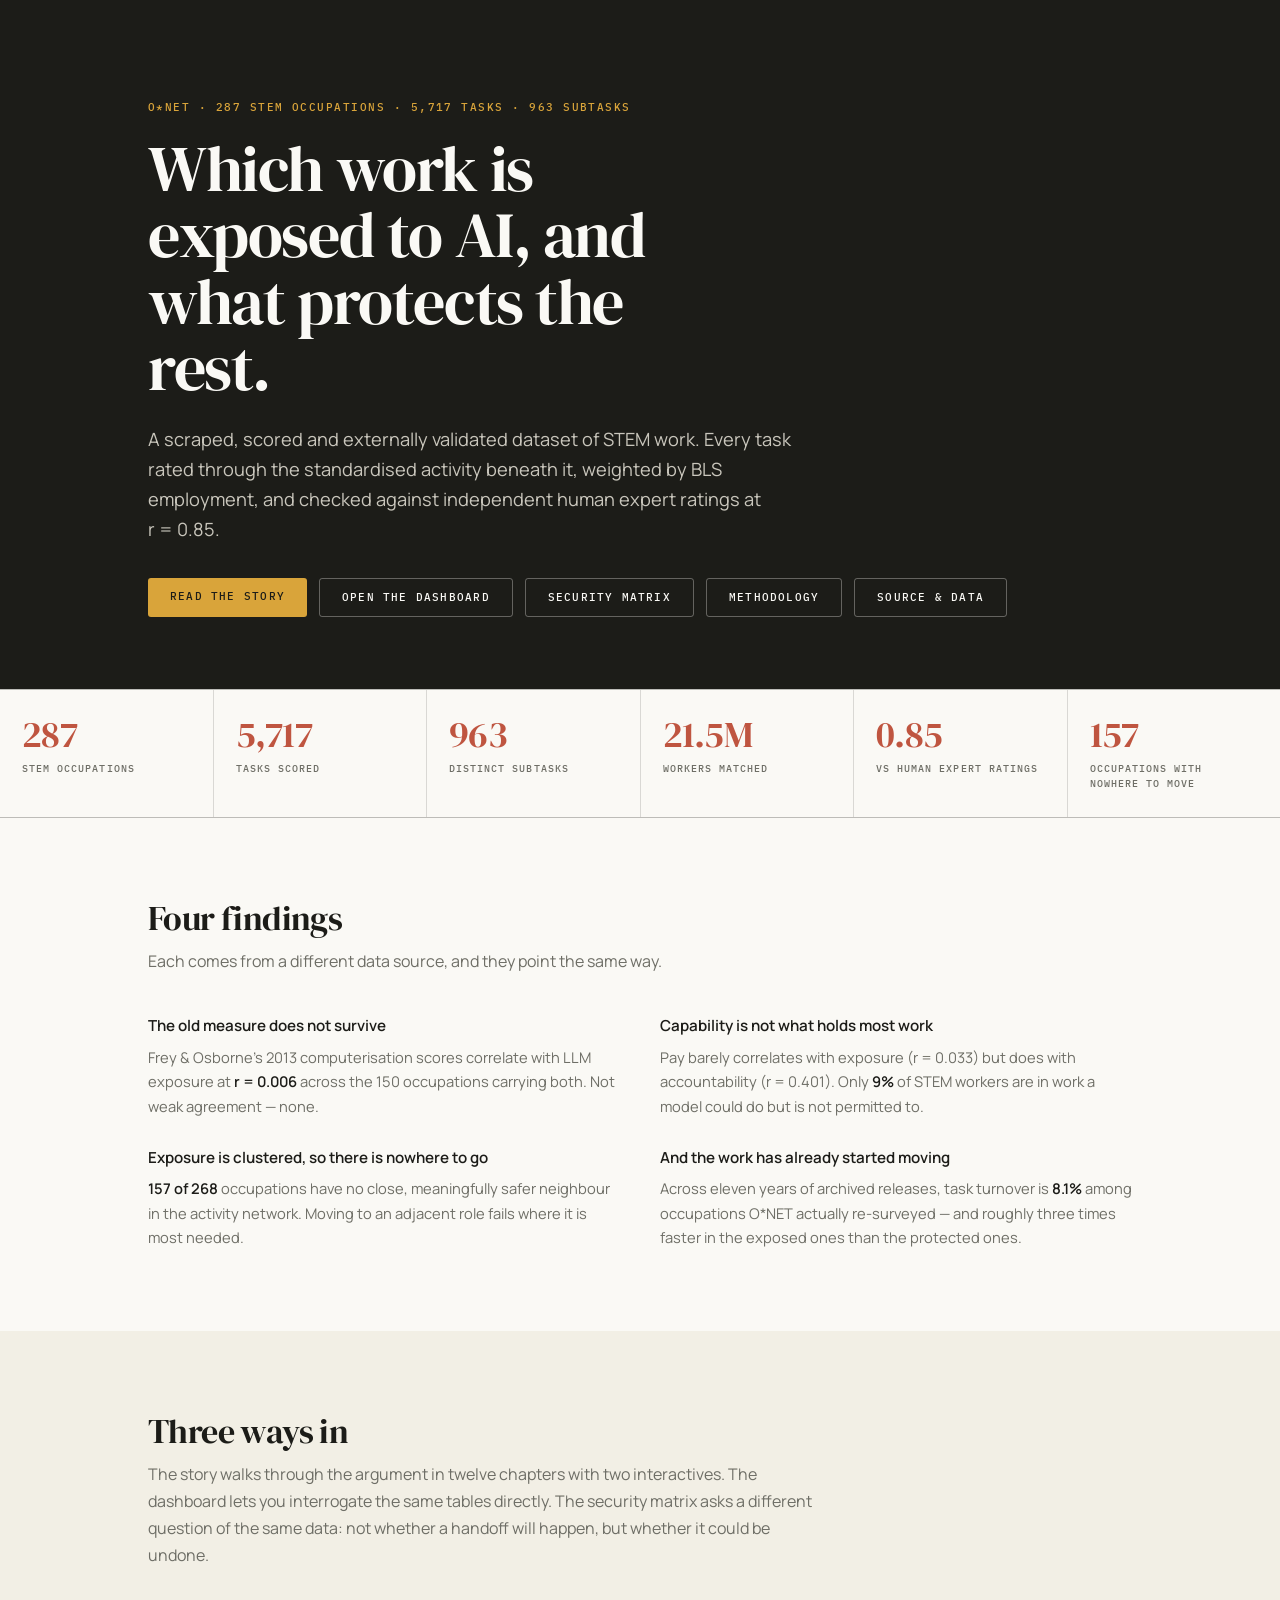
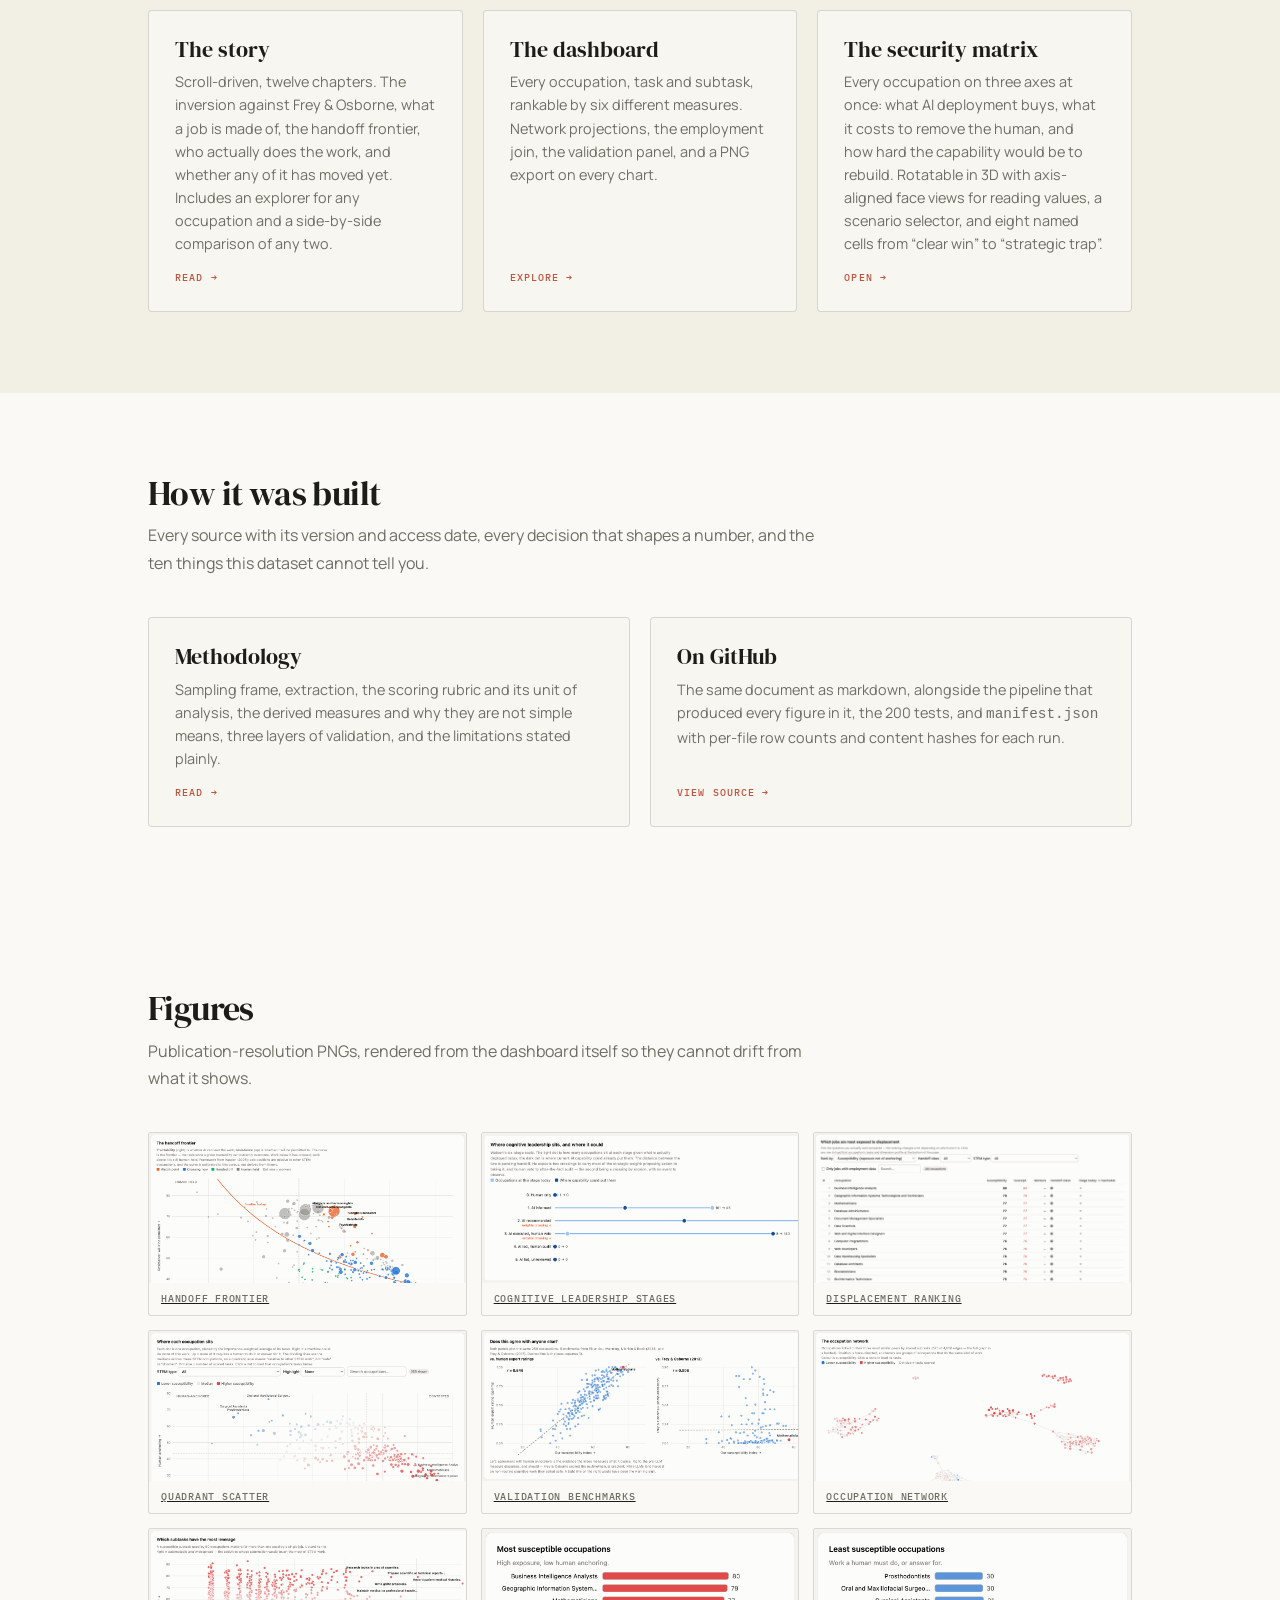
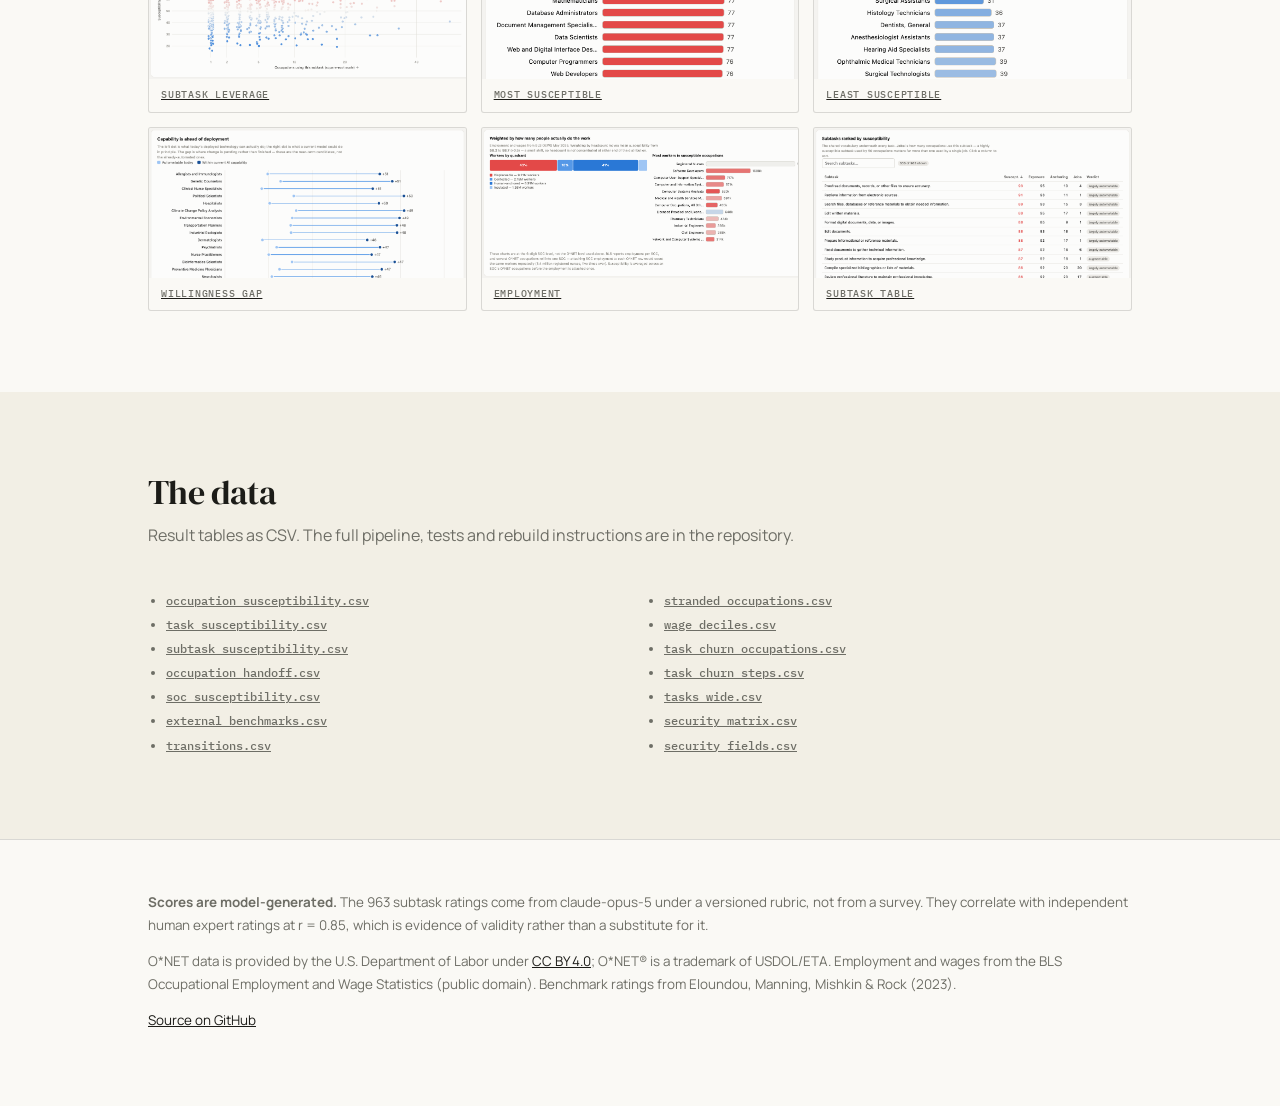
==== docs/index.html @ ac09baa7 "Consolidate both scoring passes, and make the scenario cuts travel with the scale Acting on what the" ====
<!doctype html>
<html lang="en"><head>
<meta charset="utf-8">
<meta name="viewport" content="width=device-width, initial-scale=1">
<meta name="theme-color" content="#1c1c18">
<title>STEM work and the handoff to AI — an O*NET task dataset</title>
<meta name="description" content="287 STEM occupations, 5,717 tasks and 963 subtasks scored
for automation exposure, validated against human expert ratings at r = 0.85.">
<meta property="og:title" content="STEM work and the handoff to AI">
<meta property="og:description" content="Which tasks in which jobs are exposed to
automation — and what actually protects the rest.">
<link rel="preconnect" href="https://fonts.googleapis.com">
<link rel="preconnect" href="https://fonts.gstatic.com" crossorigin>
<link href="https://fonts.googleapis.com/css2?family=DM+Serif+Display&family=IBM+Plex+Mono:wght@400;500&family=Manrope:wght@400;500;600;700&display=swap" rel="stylesheet">
<style>
:root{--ink:#1c1c18;--paper:#faf9f5;--paper2:#f2efe5;--paper3:#f8f6f0;
  --rust:#bf5540;--muted:#6e6e66;--line:rgba(28,28,24,.15);
  --sans:'Manrope',Helvetica,Arial,sans-serif;--serif:'DM Serif Display',Georgia,serif;
  --mono:'IBM Plex Mono',ui-monospace,monospace}
*{box-sizing:border-box}
body{margin:0;background:var(--paper);color:var(--ink);font-family:var(--sans);
  -webkit-font-smoothing:antialiased}
a{color:inherit}
.wrap{max-width:1080px;margin:0 auto;padding:0 clamp(20px,5vw,48px)}
.hero{background:var(--ink);color:var(--paper);padding:clamp(60px,11vh,130px) 0 clamp(46px,8vh,90px)}
.eyebrow{font:500 10.5px/1.6 var(--mono);letter-spacing:.14em;text-transform:uppercase;
  color:#d9a43a;margin:0 0 20px}
h1{font:400 clamp(2.1rem,5.6vw,4rem)/1.04 var(--serif);letter-spacing:-.022em;margin:0 0 22px;max-width:17ch}
.dek{font-size:clamp(1rem,1.5vw,1.14rem);line-height:1.65;color:#c9c6bc;max-width:60ch;margin:0}
.cta{display:flex;gap:12px;flex-wrap:wrap;margin-top:34px}
.btn{display:inline-block;padding:13px 22px;border-radius:3px;text-decoration:none;
  font:500 11px/1 var(--mono);letter-spacing:.11em;text-transform:uppercase}
.btn.p{background:#d9a43a;color:var(--ink)}
.btn.ghost{border:1px solid rgba(250,249,245,.32);color:var(--paper)}
.stats{display:grid;grid-template-columns:repeat(auto-fit,minmax(150px,1fr));
  gap:1px;background:var(--line);border-block:1px solid var(--line);margin:0}
.stat{background:var(--paper);padding:26px 22px}
.stat .n{font:400 clamp(1.7rem,3.4vw,2.3rem)/1 var(--serif);color:var(--rust);letter-spacing:-.02em}
.stat .k{font:500 9.5px/1.6 var(--mono);letter-spacing:.11em;text-transform:uppercase;
  color:var(--muted);margin-top:8px}
section.body{padding:clamp(52px,9vh,96px) 0}
h2{font:400 clamp(1.5rem,3vw,2.1rem)/1.15 var(--serif);letter-spacing:-.018em;margin:0 0 10px}
.lead{color:var(--muted);line-height:1.7;max-width:68ch;margin:0 0 40px}
.finds{display:grid;grid-template-columns:1fr 1fr;gap:28px 40px}
@media(max-width:760px){.finds{grid-template-columns:1fr}}
.finds h3{font:600 .95rem/1.4 var(--sans);margin:0 0 8px}
.finds p{margin:0;color:var(--muted);font-size:.92rem;line-height:1.68}
.finds b{color:var(--ink);font-weight:600}
.cards{display:grid;grid-template-columns:repeat(auto-fit,minmax(280px,1fr));gap:20px;margin-top:8px;align-items:stretch}
@media(max-width:760px){.cards{grid-template-columns:1fr}}
/* Flex column so the call-to-action pins to the bottom of every card. As
   blocks, cards of unequal copy length left their links at ragged heights. */
.card{display:flex;flex-direction:column;text-decoration:none;background:var(--paper3);
  border:1px solid var(--line);border-radius:4px;padding:26px 26px 28px;
  transition:transform .15s ease,box-shadow .15s ease}
.card:hover{transform:translateY(-2px);box-shadow:0 8px 26px rgba(28,28,24,.09)}
.card .t{font:400 1.35rem/1.2 var(--serif);margin:0 0 8px}
.card .d{color:var(--muted);font-size:.9rem;line-height:1.6;margin:0;flex:1 1 auto}
.card .go{font:500 10px/1 var(--mono);letter-spacing:.11em;text-transform:uppercase;
  color:var(--rust);margin:18px 0 0;display:block}
.tint{background:var(--paper2)}
.gal{display:grid;grid-template-columns:repeat(auto-fill,minmax(250px,1fr));gap:14px}
.gal a{display:block;border:1px solid var(--line);border-radius:3px;overflow:hidden;background:var(--paper)}
.gal img{width:100%;height:150px;object-fit:cover;object-position:top left;display:block}
.gal span{display:block;padding:9px 12px;font:500 9.5px/1.5 var(--mono);
  letter-spacing:.08em;text-transform:uppercase;color:var(--muted)}
ul.data{columns:2;gap:30px;padding-left:18px;margin:0}
@media(max-width:600px){ul.data{columns:1}}
ul.data li{font:500 11.5px/2.1 var(--mono);color:var(--muted)}
footer{border-top:1px solid var(--line);padding:38px 0 60px;color:var(--muted);font-size:.84rem;line-height:1.7}
footer a{color:var(--ink)}
.note{font-size:.84rem;color:var(--muted);line-height:1.7;max-width:70ch}
</style></head>
<body>

<header class="hero"><div class="wrap">
  <p class="eyebrow">O*NET · 287 STEM occupations · 5,717 tasks · 963 subtasks</p>
  <h1>Which work is exposed to AI, and what protects the rest.</h1>
  <p class="dek">A scraped, scored and externally validated dataset of STEM work.
  Every task rated through the standardised activity beneath it, weighted by BLS
  employment, and checked against independent human expert ratings at
  r&nbsp;=&nbsp;0.85.</p>
  <div class="cta">
    <a class="btn p" href="story.html">Read the story</a>
    <a class="btn ghost" href="dashboard.html">Open the dashboard</a>
    <a class="btn ghost" href="security_matrix.html">Security matrix</a>
    <a class="btn ghost" href="methodology.html">Methodology</a>
    <a class="btn ghost" href="https://github.com/evjohnston/onet-project">Source &amp; data</a>
  </div>
</div></header>

<div class="stats"><div class="stat"><div class="n">287</div><div class="k">STEM occupations</div></div><div class="stat"><div class="n">5,717</div><div class="k">tasks scored</div></div><div class="stat"><div class="n">963</div><div class="k">distinct subtasks</div></div><div class="stat"><div class="n">21.5M</div><div class="k">workers matched</div></div><div class="stat"><div class="n">0.85</div><div class="k">vs human expert ratings</div></div><div class="stat"><div class="n">157</div><div class="k">occupations with nowhere to move</div></div></div>

<section class="body"><div class="wrap">
  <h2>Four findings</h2>
  <p class="lead">Each comes from a different data source, and they point the same way.</p>
  <div class="finds"><article><h3>The old measure does not survive</h3><p>Frey &amp; Osborne&rsquo;s 2013 computerisation scores correlate with LLM exposure at <b>r&nbsp;=&nbsp;0.006</b> across the 150 occupations carrying both. Not weak agreement — none.</p></article><article><h3>Capability is not what holds most work</h3><p>Pay barely correlates with exposure (r&nbsp;=&nbsp;0.033) but does with accountability (r&nbsp;=&nbsp;0.401). Only <b>9%</b> of STEM workers are in work a model could do but is not permitted to.</p></article><article><h3>Exposure is clustered, so there is nowhere to go</h3><p><b>157 of 268</b> occupations have no close, meaningfully safer neighbour in the activity network. Moving to an adjacent role fails where it is most needed.</p></article><article><h3>And the work has already started moving</h3><p>Across eleven years of archived releases, task turnover is <b>8.1%</b> among occupations O*NET actually re-surveyed — and roughly three times faster in the exposed ones than the protected ones.</p></article></div>
</div></section>

<section class="body tint"><div class="wrap">
  <h2>Three ways in</h2>
  <p class="lead">The story walks through the argument in twelve chapters with two
  interactives. The dashboard lets you interrogate the same tables directly. The
  security matrix asks a different question of the same data: not whether a handoff
  will happen, but whether it could be undone.</p>
  <div class="cards">
    <a class="card" href="story.html">
      <p class="t">The story</p>
      <p class="d">Scroll-driven, twelve chapters. The inversion against Frey &amp;
      Osborne, what a job is made of, the handoff frontier, who actually does the work,
      and whether any of it has moved yet. Includes an explorer for any occupation and
      a side-by-side comparison of any two.</p>
      <span class="go">Read &rarr;</span>
    </a>
    <a class="card" href="dashboard.html">
      <p class="t">The dashboard</p>
      <p class="d">Every occupation, task and subtask, rankable by six different
      measures. Network projections, the employment join, the validation panel, and a
      PNG export on every chart.</p>
      <span class="go">Explore &rarr;</span>
    </a>
    <a class="card" href="security_matrix.html">
      <p class="t">The security matrix</p>
      <p class="d">Every occupation on three axes at once: what AI deployment buys,
      what it costs to remove the human, and how hard the capability would be to
      rebuild. Rotatable in 3D with axis-aligned face views for reading values, a
      scenario selector, and eight named cells from &ldquo;clear win&rdquo; to
      &ldquo;strategic trap&rdquo;.</p>
      <span class="go">Open &rarr;</span>
    </a>
  </div>
</div></section>

<section class="body"><div class="wrap">
  <h2>How it was built</h2>
  <p class="lead">Every source with its version and access date, every decision that
  shapes a number, and the ten things this dataset cannot tell you.</p>
  <div class="cards">
    <a class="card" href="methodology.html">
      <p class="t">Methodology</p>
      <p class="d">Sampling frame, extraction, the scoring rubric and its unit of
      analysis, the derived measures and why they are not simple means, three layers of
      validation, and the limitations stated plainly.</p>
      <span class="go">Read &rarr;</span>
    </a>
    <a class="card" href="https://github.com/evjohnston/onet-project/blob/main/METHODOLOGY.md">
      <p class="t">On GitHub</p>
      <p class="d">The same document as markdown, alongside the pipeline that produced
      every figure in it, the 200 tests, and <code>manifest.json</code> with per-file row
      counts and content hashes for each run.</p>
      <span class="go">View source &rarr;</span>
    </a>
  </div>
</div></section>

<section class="body"><div class="wrap">
  <h2>Figures</h2>
  <p class="lead">Publication-resolution PNGs, rendered from the dashboard itself so they
  cannot drift from what it shows.</p>
  <div class="gal"><a href="figures/01-handoff-frontier.png"><img src="figures/01-handoff-frontier.png" alt="handoff frontier" loading="lazy"><span>handoff frontier</span></a><a href="figures/02-cognitive-leadership-stages.png"><img src="figures/02-cognitive-leadership-stages.png" alt="cognitive leadership stages" loading="lazy"><span>cognitive leadership stages</span></a><a href="figures/03-displacement-ranking.png"><img src="figures/03-displacement-ranking.png" alt="displacement ranking" loading="lazy"><span>displacement ranking</span></a><a href="figures/04-quadrant-scatter.png"><img src="figures/04-quadrant-scatter.png" alt="quadrant scatter" loading="lazy"><span>quadrant scatter</span></a><a href="figures/05-validation-benchmarks.png"><img src="figures/05-validation-benchmarks.png" alt="validation benchmarks" loading="lazy"><span>validation benchmarks</span></a><a href="figures/06-occupation-network.png"><img src="figures/06-occupation-network.png" alt="occupation network" loading="lazy"><span>occupation network</span></a><a href="figures/07-subtask-leverage.png"><img src="figures/07-subtask-leverage.png" alt="subtask leverage" loading="lazy"><span>subtask leverage</span></a><a href="figures/08-most-susceptible.png"><img src="figures/08-most-susceptible.png" alt="most susceptible" loading="lazy"><span>most susceptible</span></a><a href="figures/09-least-susceptible.png"><img src="figures/09-least-susceptible.png" alt="least susceptible" loading="lazy"><span>least susceptible</span></a><a href="figures/10-willingness-gap.png"><img src="figures/10-willingness-gap.png" alt="willingness gap" loading="lazy"><span>willingness gap</span></a><a href="figures/11-employment.png"><img src="figures/11-employment.png" alt="employment" loading="lazy"><span>employment</span></a><a href="figures/12-subtask-table.png"><img src="figures/12-subtask-table.png" alt="subtask table" loading="lazy"><span>subtask table</span></a></div>
</div></section>

<section class="body tint"><div class="wrap">
  <h2>The data</h2>
  <p class="lead">Result tables as CSV. The full pipeline, tests and rebuild
  instructions are in the repository.</p>
  <ul class="data"><li><a href="data/occupation_susceptibility.csv">occupation_susceptibility.csv</a></li><li><a href="data/task_susceptibility.csv">task_susceptibility.csv</a></li><li><a href="data/subtask_susceptibility.csv">subtask_susceptibility.csv</a></li><li><a href="data/occupation_handoff.csv">occupation_handoff.csv</a></li><li><a href="data/soc_susceptibility.csv">soc_susceptibility.csv</a></li><li><a href="data/external_benchmarks.csv">external_benchmarks.csv</a></li><li><a href="data/transitions.csv">transitions.csv</a></li><li><a href="data/stranded_occupations.csv">stranded_occupations.csv</a></li><li><a href="data/wage_deciles.csv">wage_deciles.csv</a></li><li><a href="data/task_churn_occupations.csv">task_churn_occupations.csv</a></li><li><a href="data/task_churn_steps.csv">task_churn_steps.csv</a></li><li><a href="data/tasks_wide.csv">tasks_wide.csv</a></li><li><a href="data/security_matrix.csv">security_matrix.csv</a></li><li><a href="data/security_fields.csv">security_fields.csv</a></li></ul>
</div></section>

<footer><div class="wrap">
  <p><b>Scores are model-generated.</b> The 963 subtask ratings come from
  claude-opus-5 under a versioned rubric, not from a survey. They
  correlate with independent human expert ratings at r&nbsp;=&nbsp;0.85,
  which is evidence of validity rather than a substitute for it.</p>
  <p>O*NET data is provided by the U.S. Department of Labor under
  <a href="https://creativecommons.org/licenses/by/4.0/">CC BY 4.0</a>; O*NET® is a
  trademark of USDOL/ETA. Employment and wages from the BLS Occupational Employment and
  Wage Statistics (public domain). Benchmark ratings from Eloundou, Manning, Mishkin
  &amp; Rock (2023).</p>
  <p><a href="https://github.com/evjohnston/onet-project">Source on GitHub</a></p>
</div></footer>

</body></html>
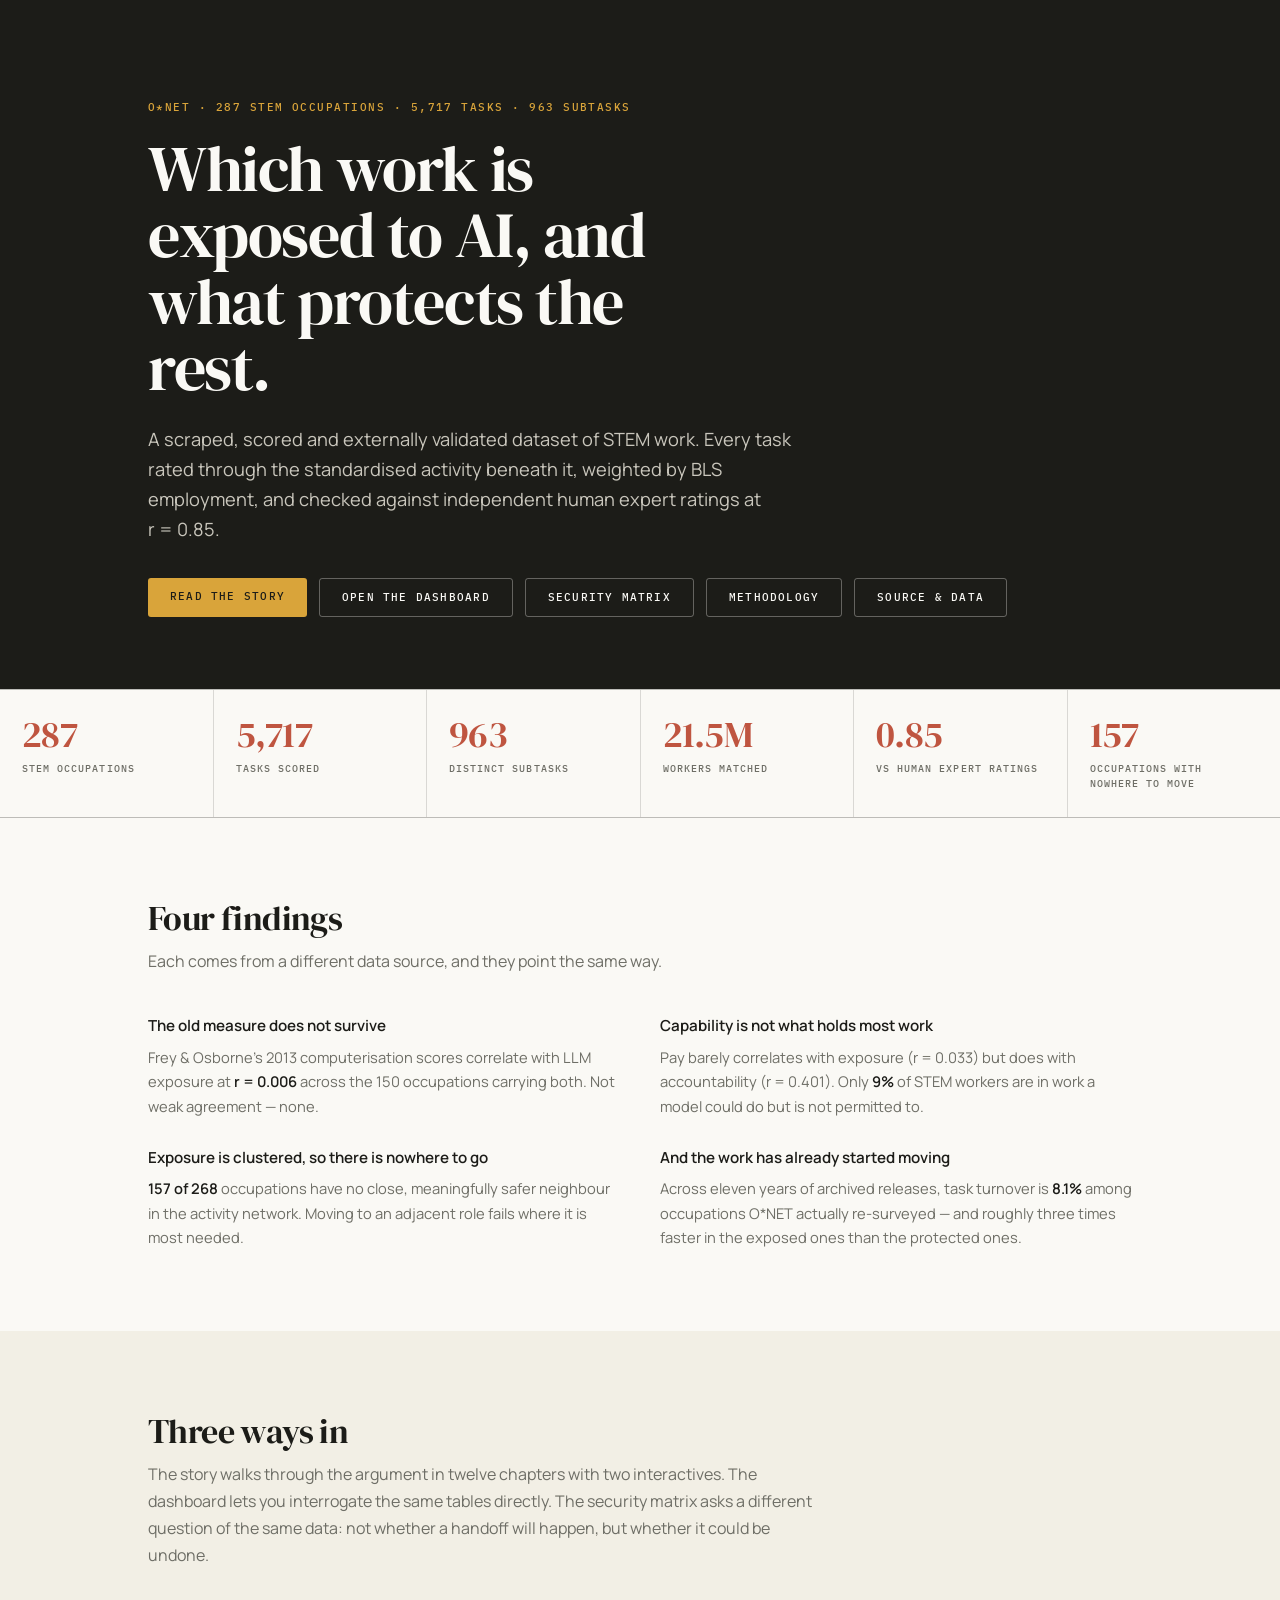
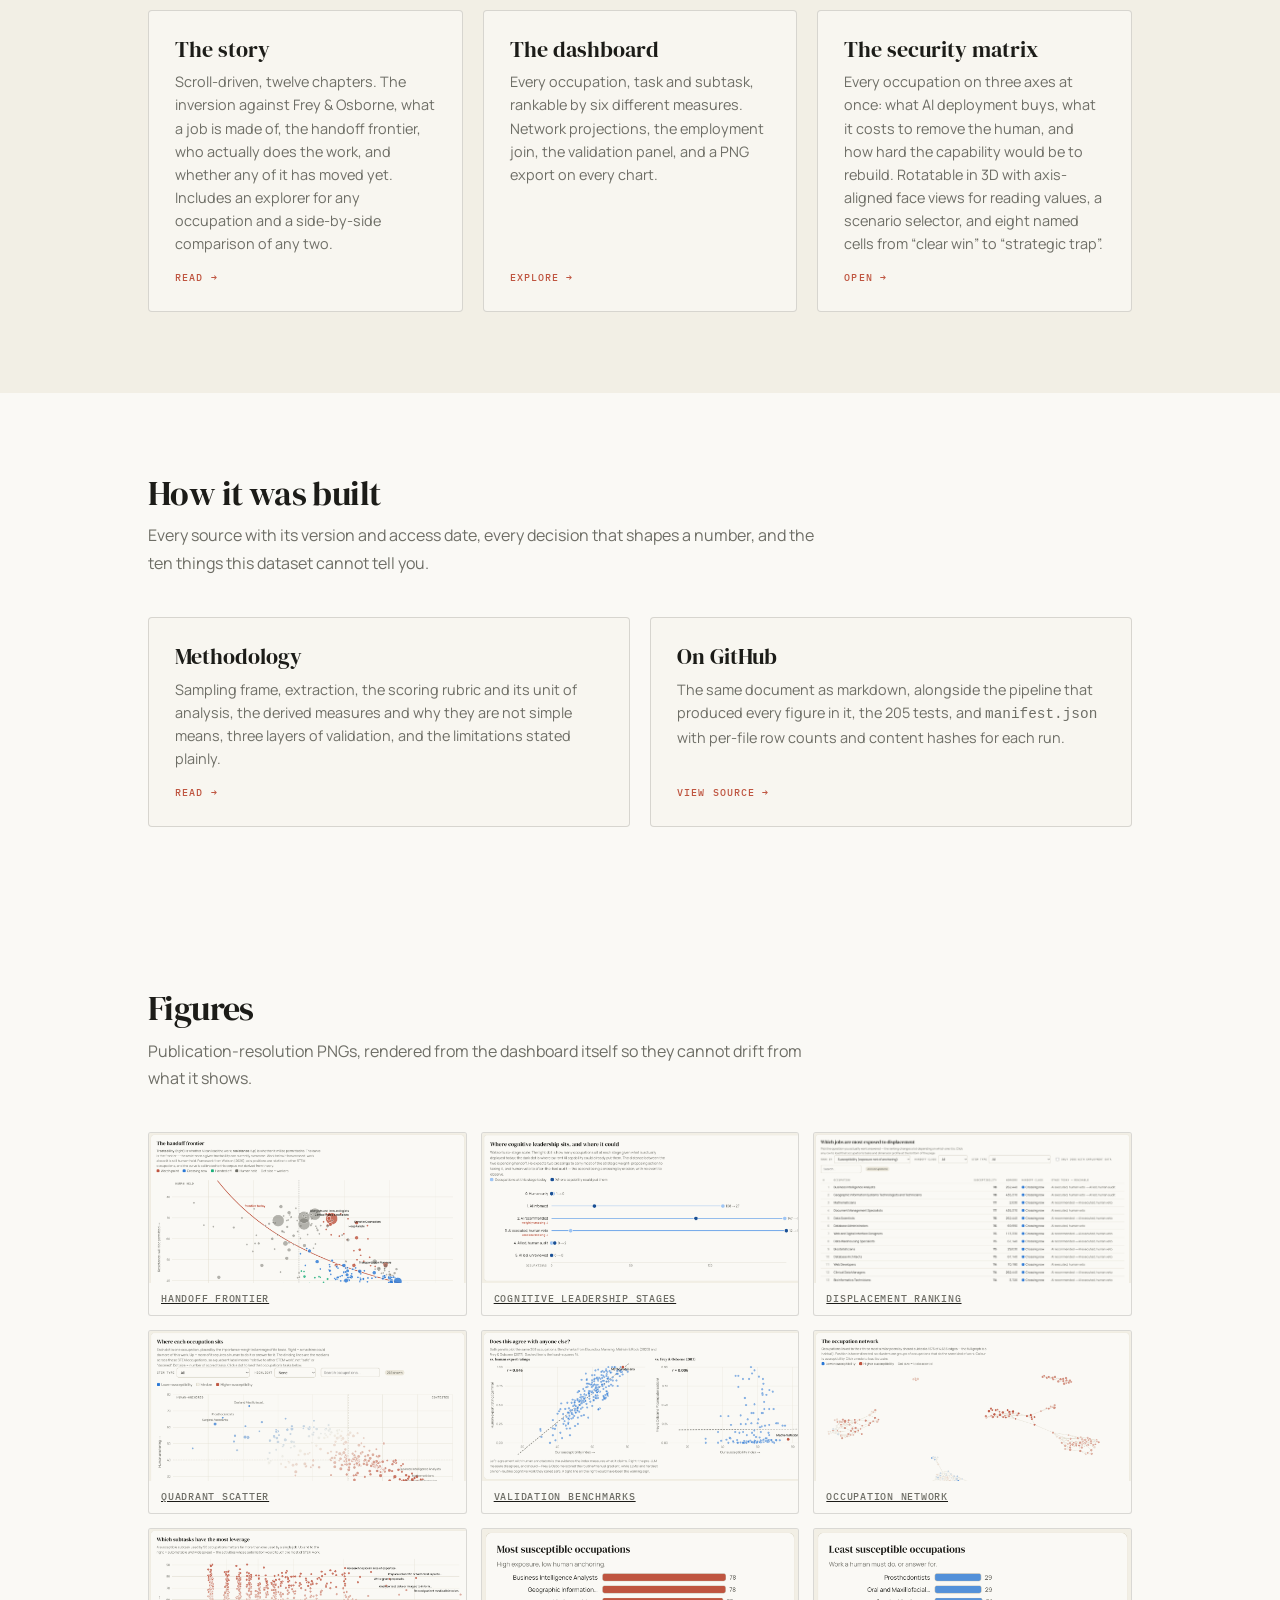
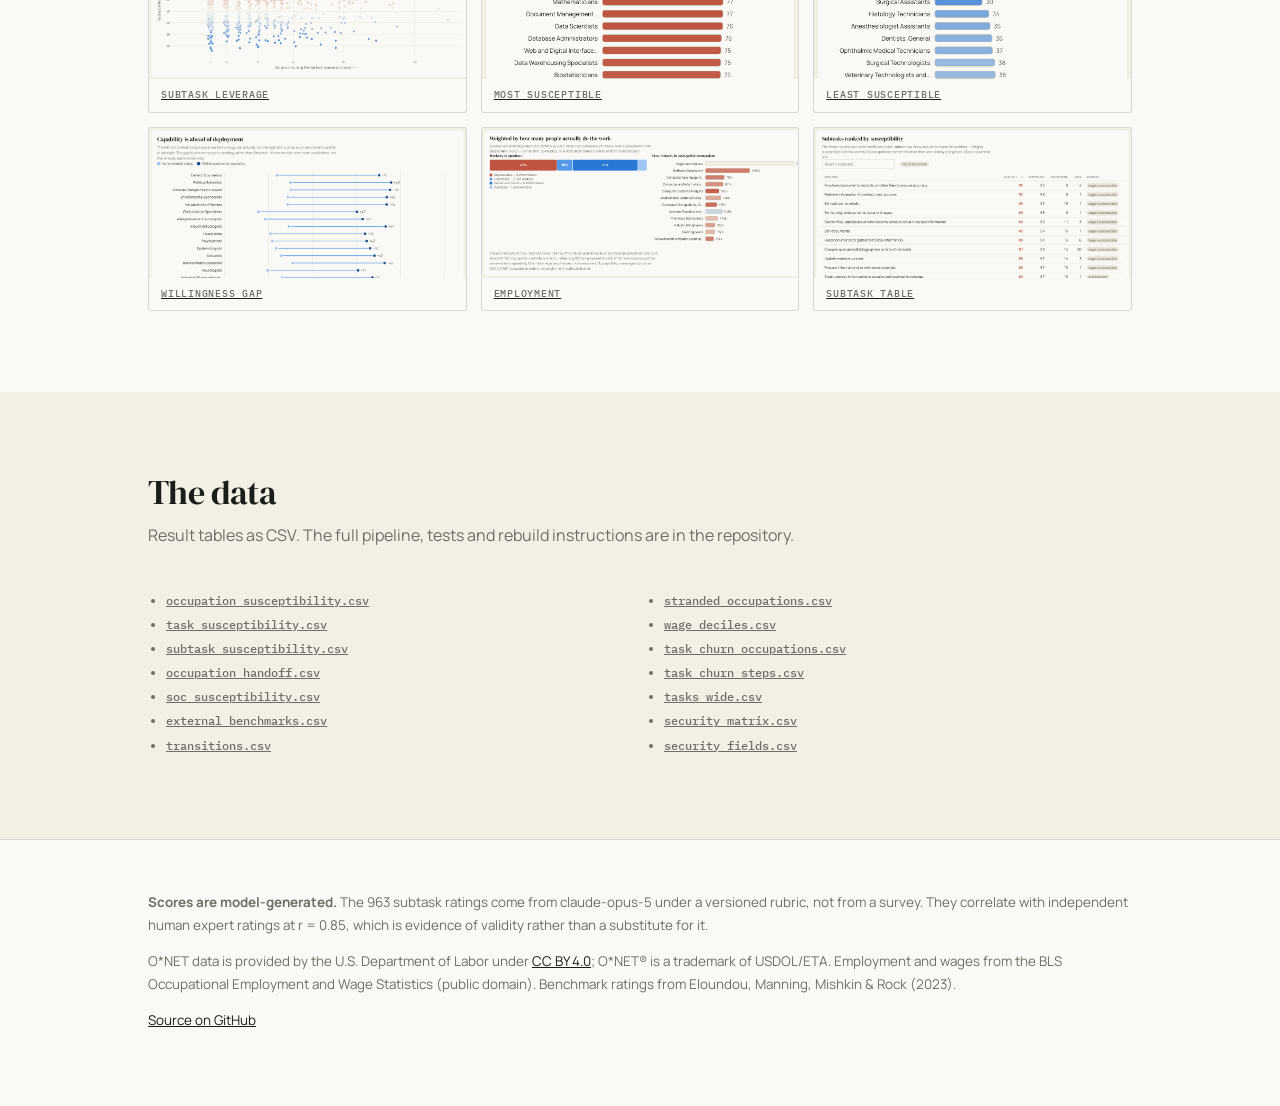
==== commit 836c5e5d: "Verify the document against the data, and finish the half-run pipeline Asked what else needed fixing" ====
--- a/docs/index.html
+++ b/docs/index.html
@@ -146,7 +146,7 @@
     <a class="card" href="https://github.com/evjohnston/onet-project/blob/main/METHODOLOGY.md">
       <p class="t">On GitHub</p>
       <p class="d">The same document as markdown, alongside the pipeline that produced
-      every figure in it, the 200 tests, and <code>manifest.json</code> with per-file row
+      every figure in it, the 205 tests, and <code>manifest.json</code> with per-file row
       counts and content hashes for each run.</p>
       <span class="go">View source &rarr;</span>
     </a>
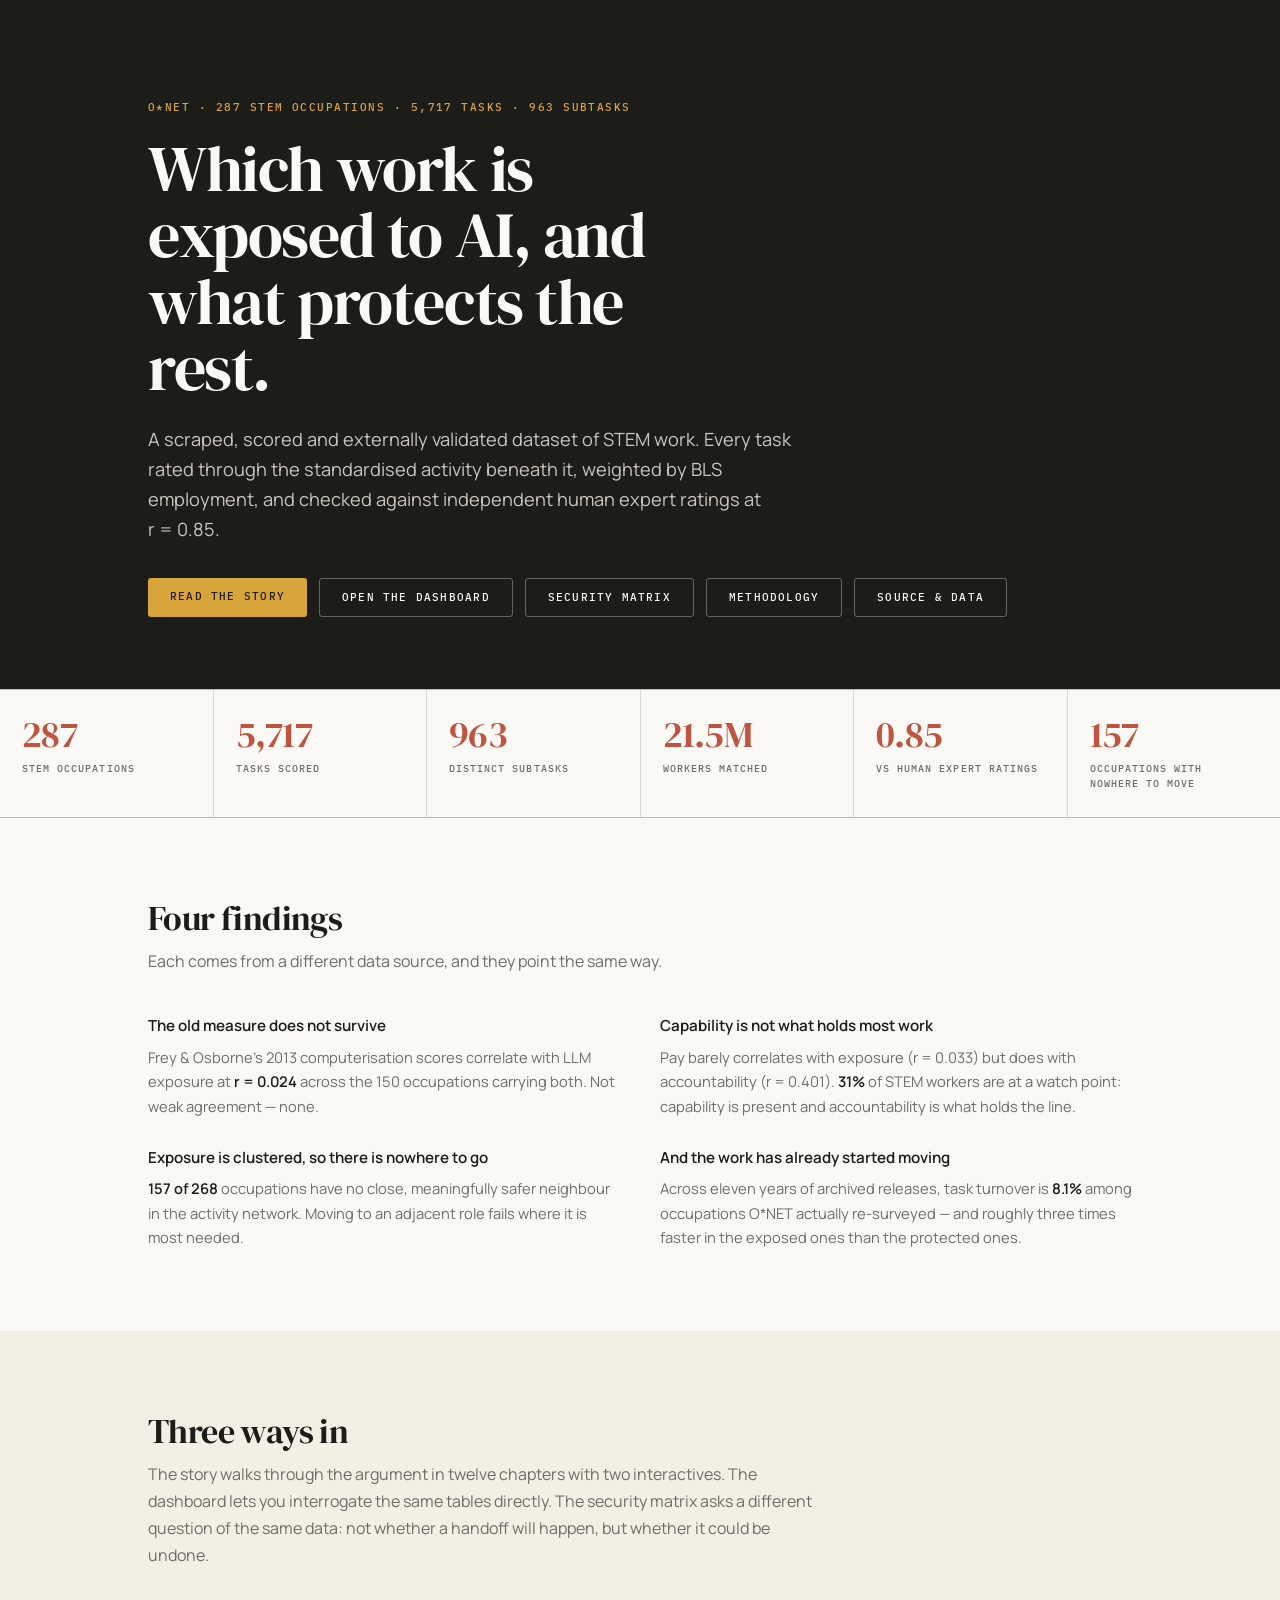
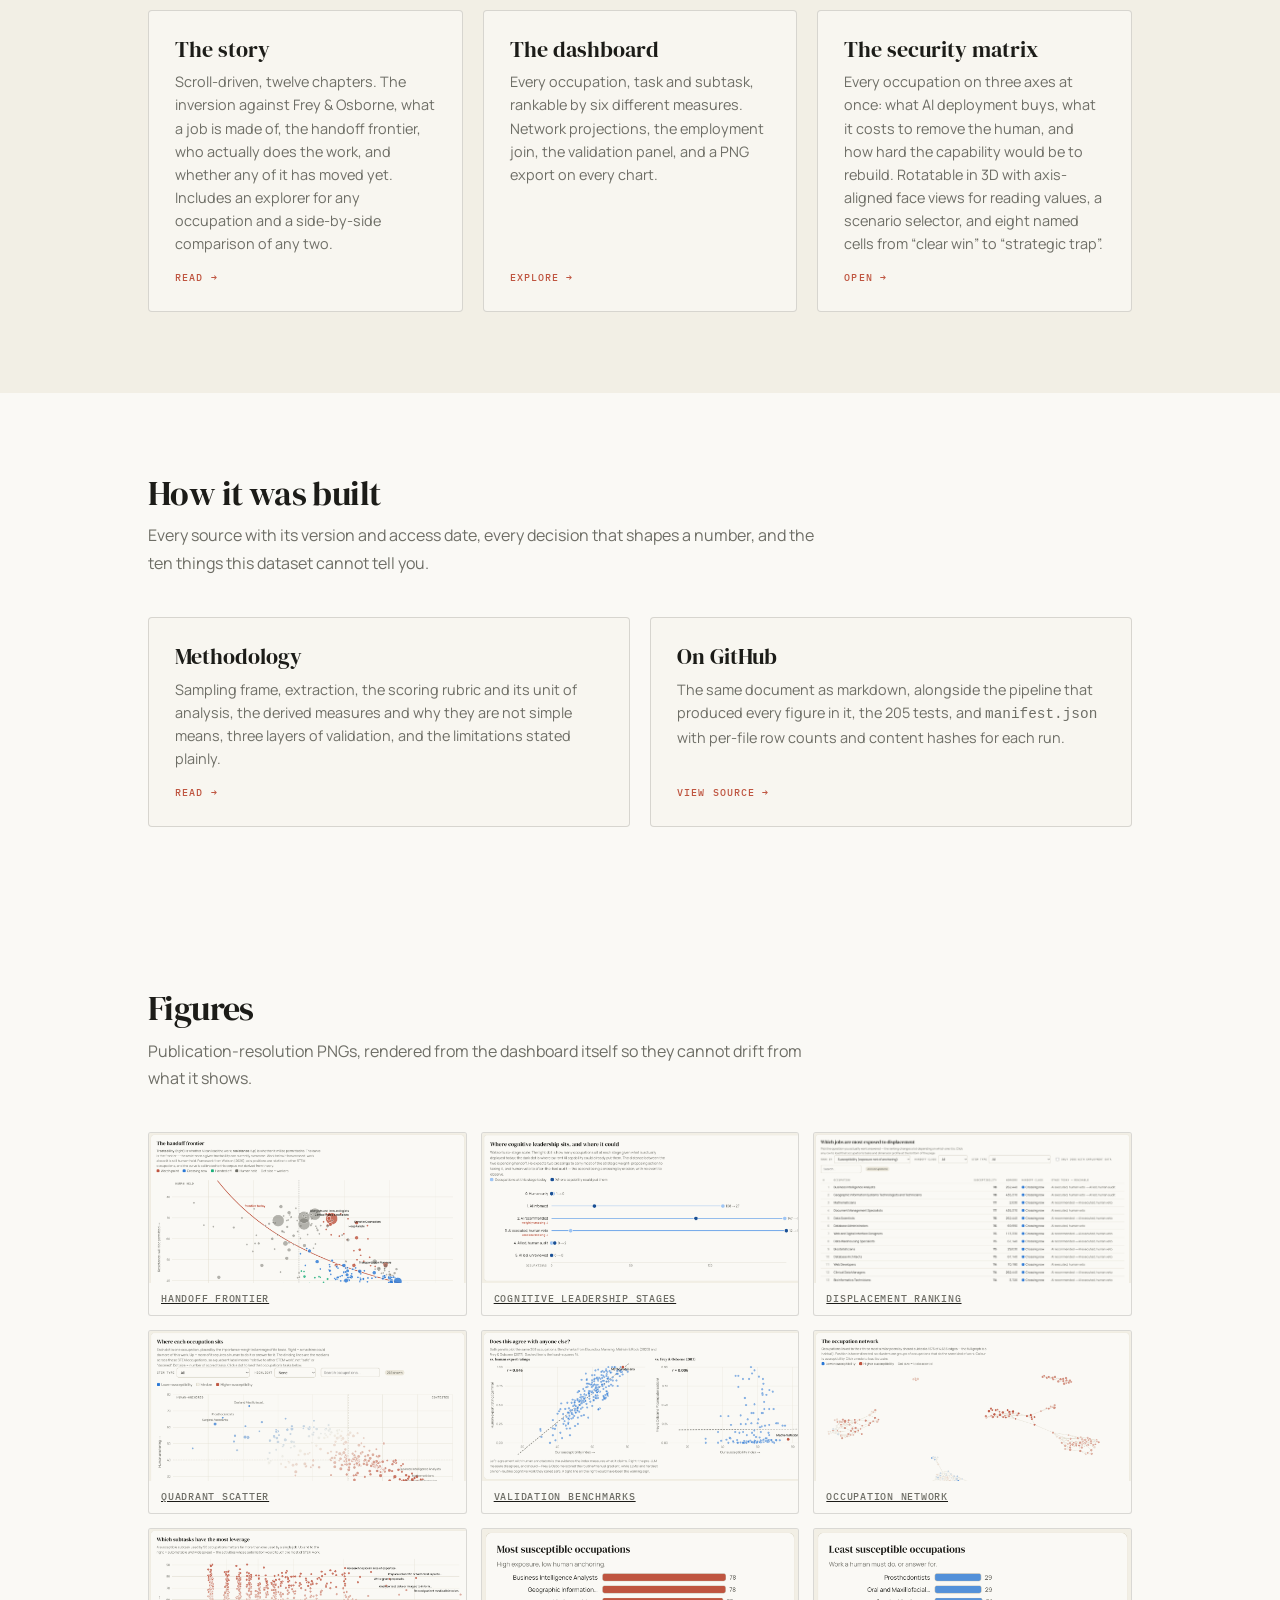
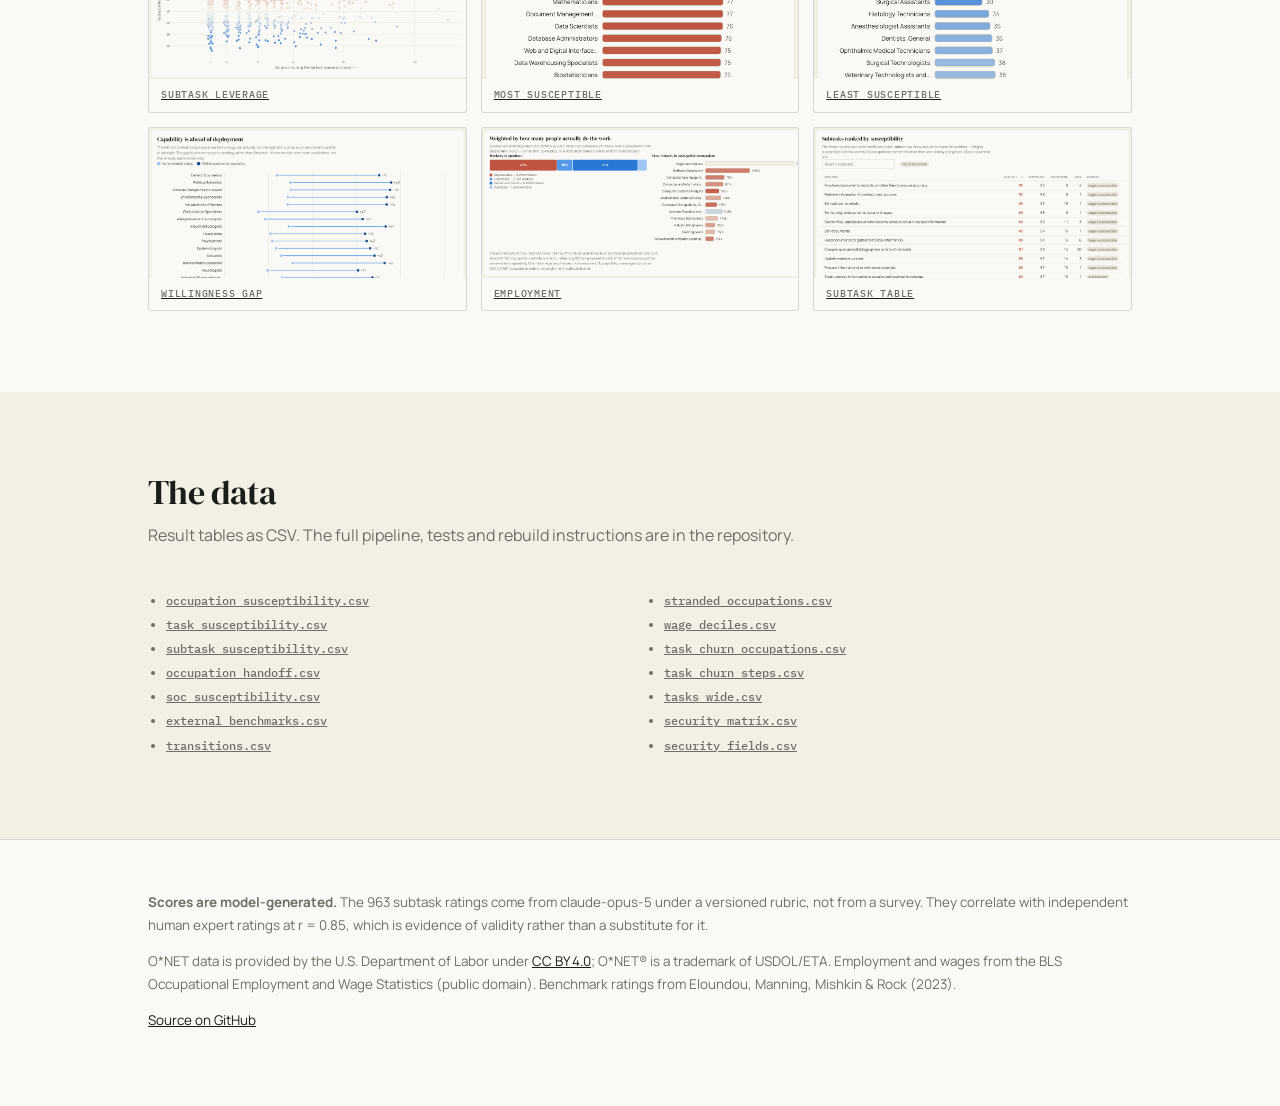
==== commit 4d6a138d: "Derive the landing page's figures, and fix the double-count behind one of them Checking the thing I " ====
--- a/docs/index.html
+++ b/docs/index.html
@@ -94,7 +94,7 @@
 <section class="body"><div class="wrap">
   <h2>Four findings</h2>
   <p class="lead">Each comes from a different data source, and they point the same way.</p>
-  <div class="finds"><article><h3>The old measure does not survive</h3><p>Frey &amp; Osborne&rsquo;s 2013 computerisation scores correlate with LLM exposure at <b>r&nbsp;=&nbsp;0.006</b> across the 150 occupations carrying both. Not weak agreement — none.</p></article><article><h3>Capability is not what holds most work</h3><p>Pay barely correlates with exposure (r&nbsp;=&nbsp;0.033) but does with accountability (r&nbsp;=&nbsp;0.401). Only <b>9%</b> of STEM workers are in work a model could do but is not permitted to.</p></article><article><h3>Exposure is clustered, so there is nowhere to go</h3><p><b>157 of 268</b> occupations have no close, meaningfully safer neighbour in the activity network. Moving to an adjacent role fails where it is most needed.</p></article><article><h3>And the work has already started moving</h3><p>Across eleven years of archived releases, task turnover is <b>8.1%</b> among occupations O*NET actually re-surveyed — and roughly three times faster in the exposed ones than the protected ones.</p></article></div>
+  <div class="finds"><article><h3>The old measure does not survive</h3><p>Frey &amp; Osborne&rsquo;s 2013 computerisation scores correlate with LLM exposure at <b>r&nbsp;=&nbsp;0.024</b> across the 150 occupations carrying both. Not weak agreement — none.</p></article><article><h3>Capability is not what holds most work</h3><p>Pay barely correlates with exposure (r&nbsp;=&nbsp;0.033) but does with accountability (r&nbsp;=&nbsp;0.401). <b>31%</b> of STEM workers are at a watch point: capability is present and accountability is what holds the line.</p></article><article><h3>Exposure is clustered, so there is nowhere to go</h3><p><b>157 of 268</b> occupations have no close, meaningfully safer neighbour in the activity network. Moving to an adjacent role fails where it is most needed.</p></article><article><h3>And the work has already started moving</h3><p>Across eleven years of archived releases, task turnover is <b>8.1%</b> among occupations O*NET actually re-surveyed — and roughly three times faster in the exposed ones than the protected ones.</p></article></div>
 </div></section>
 
 <section class="body tint"><div class="wrap">
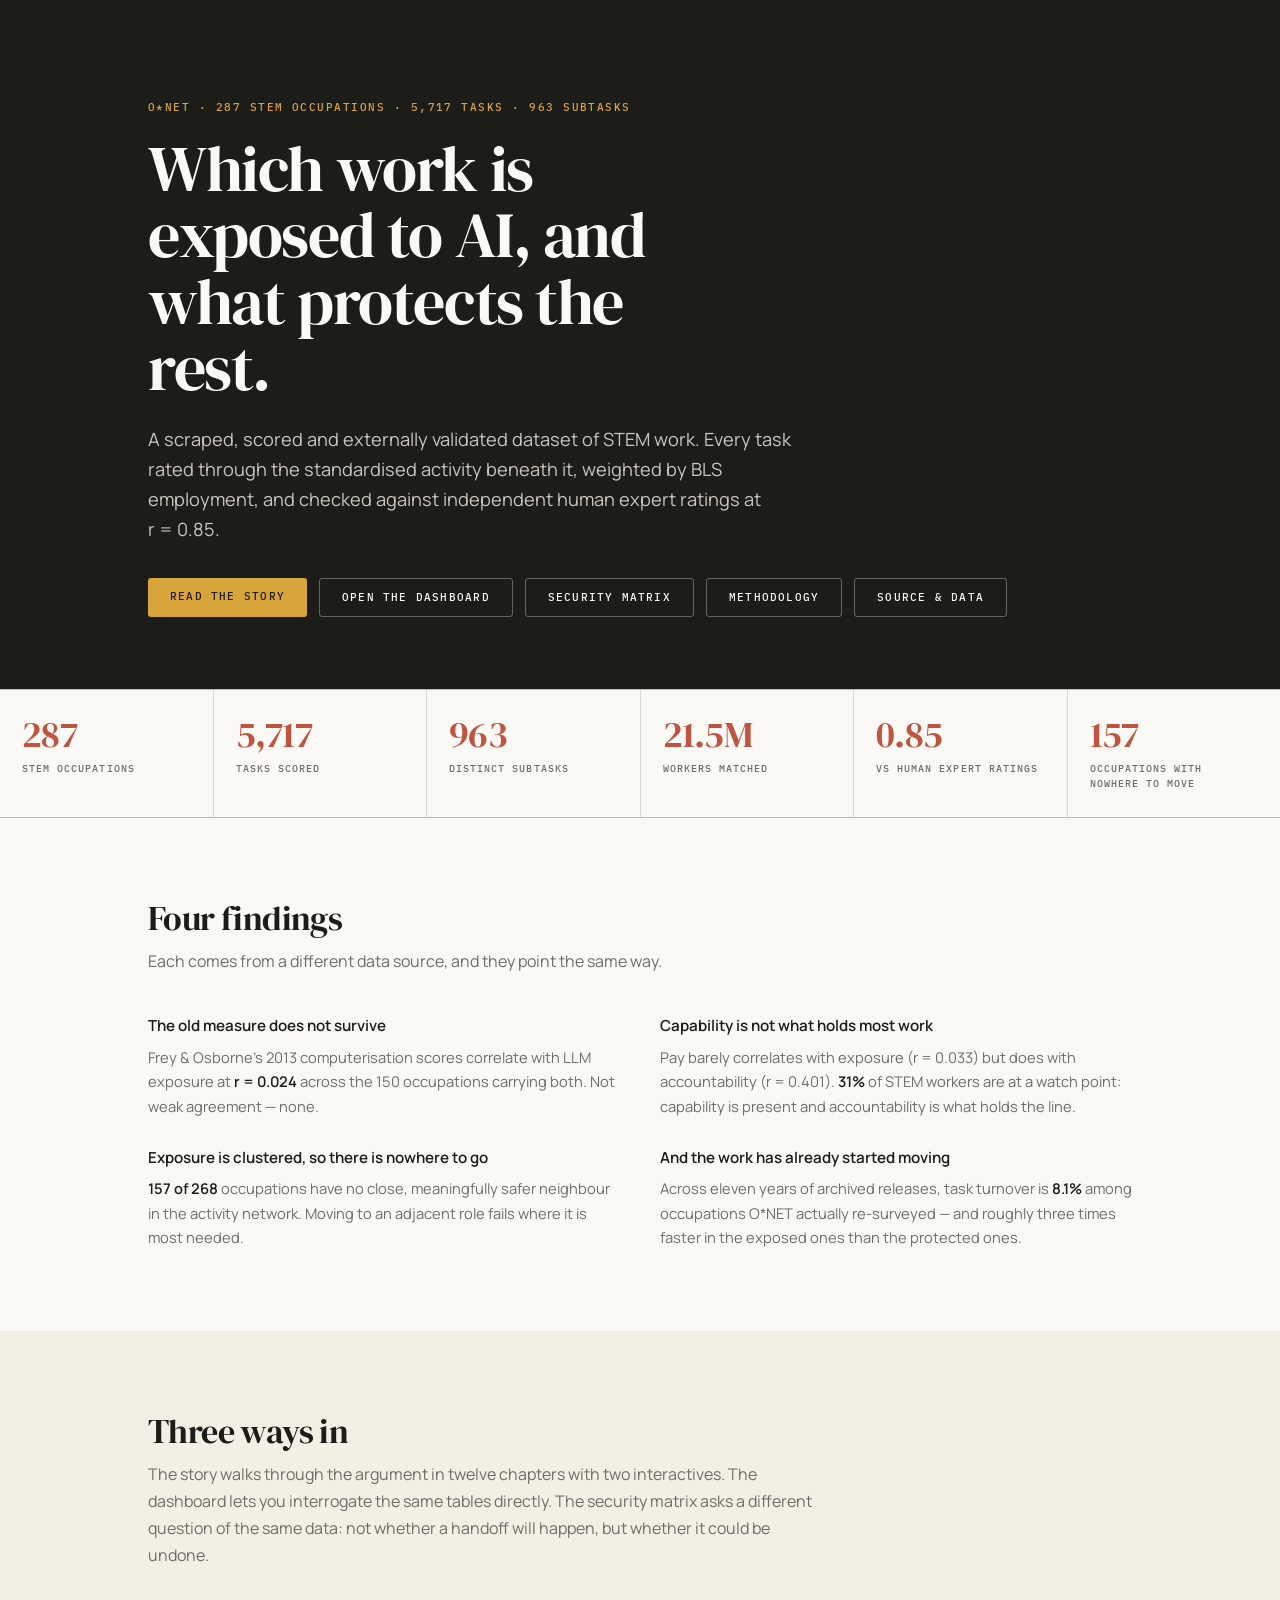
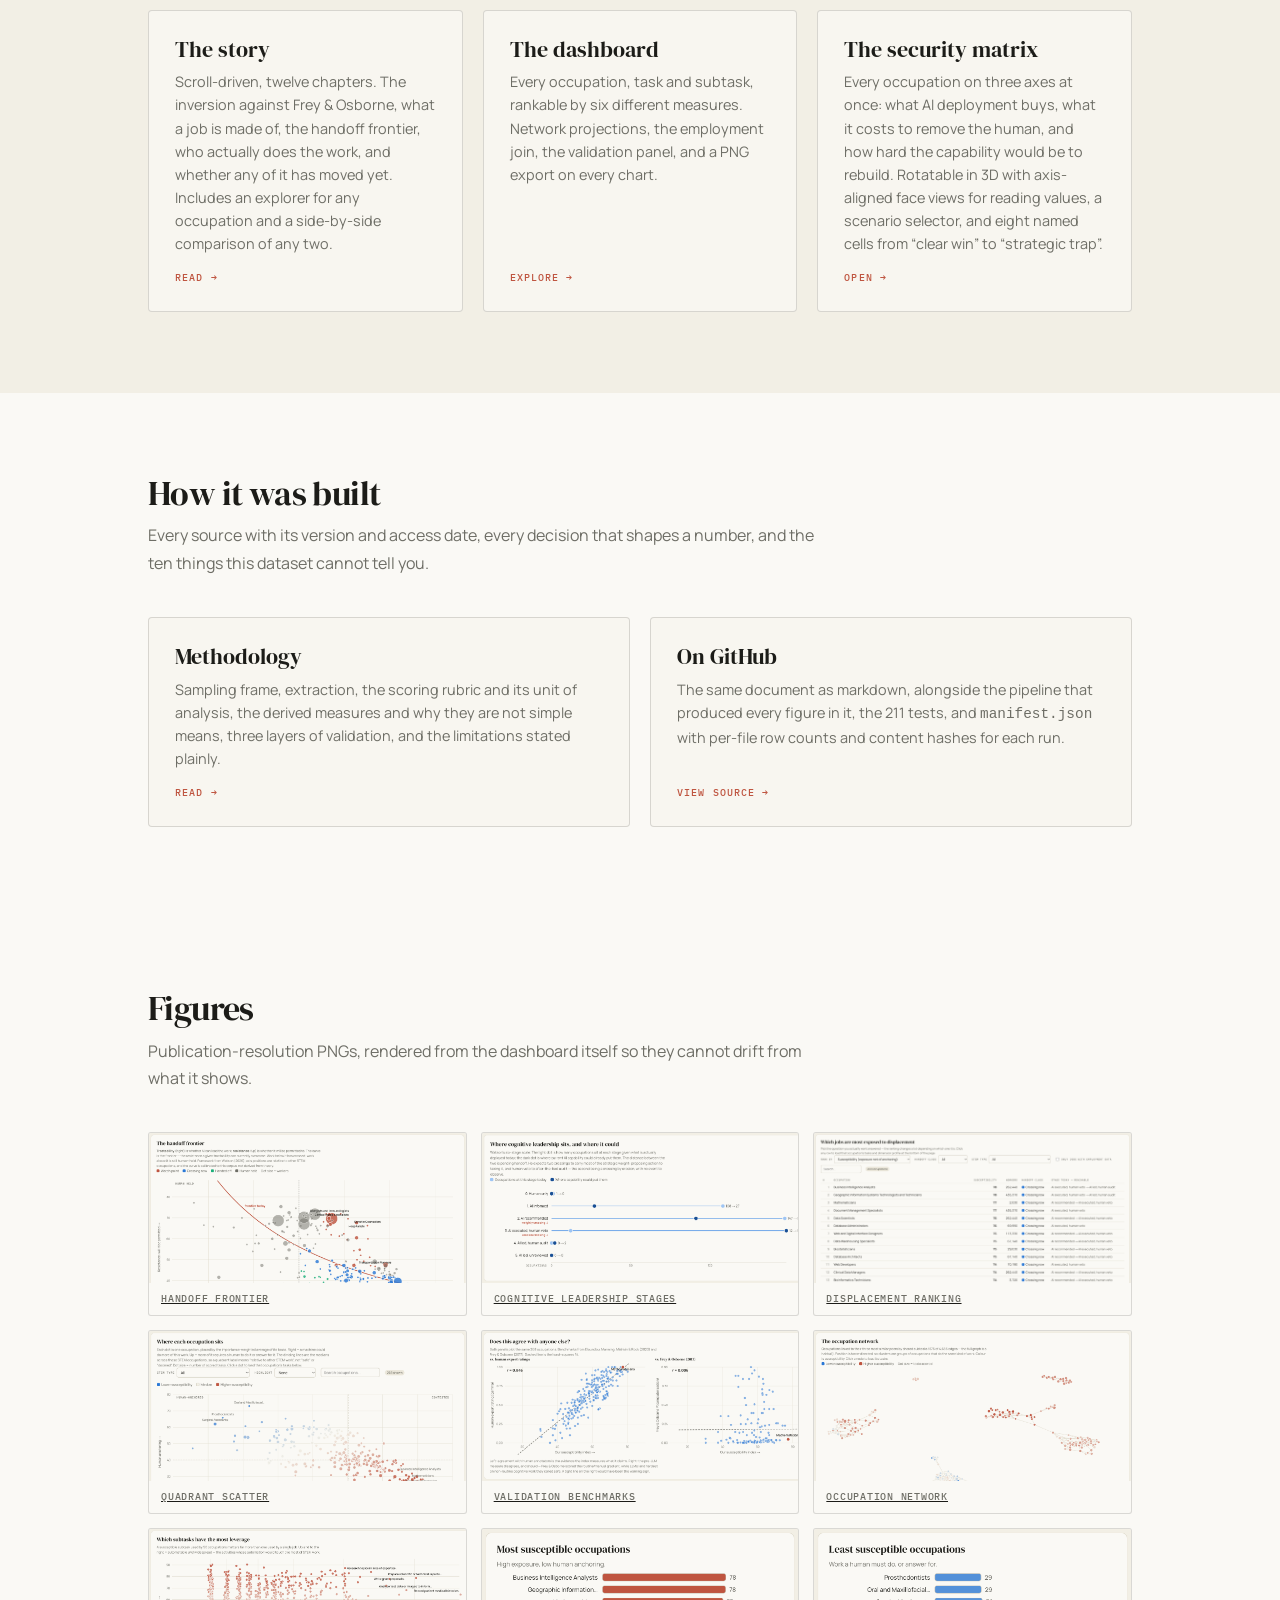
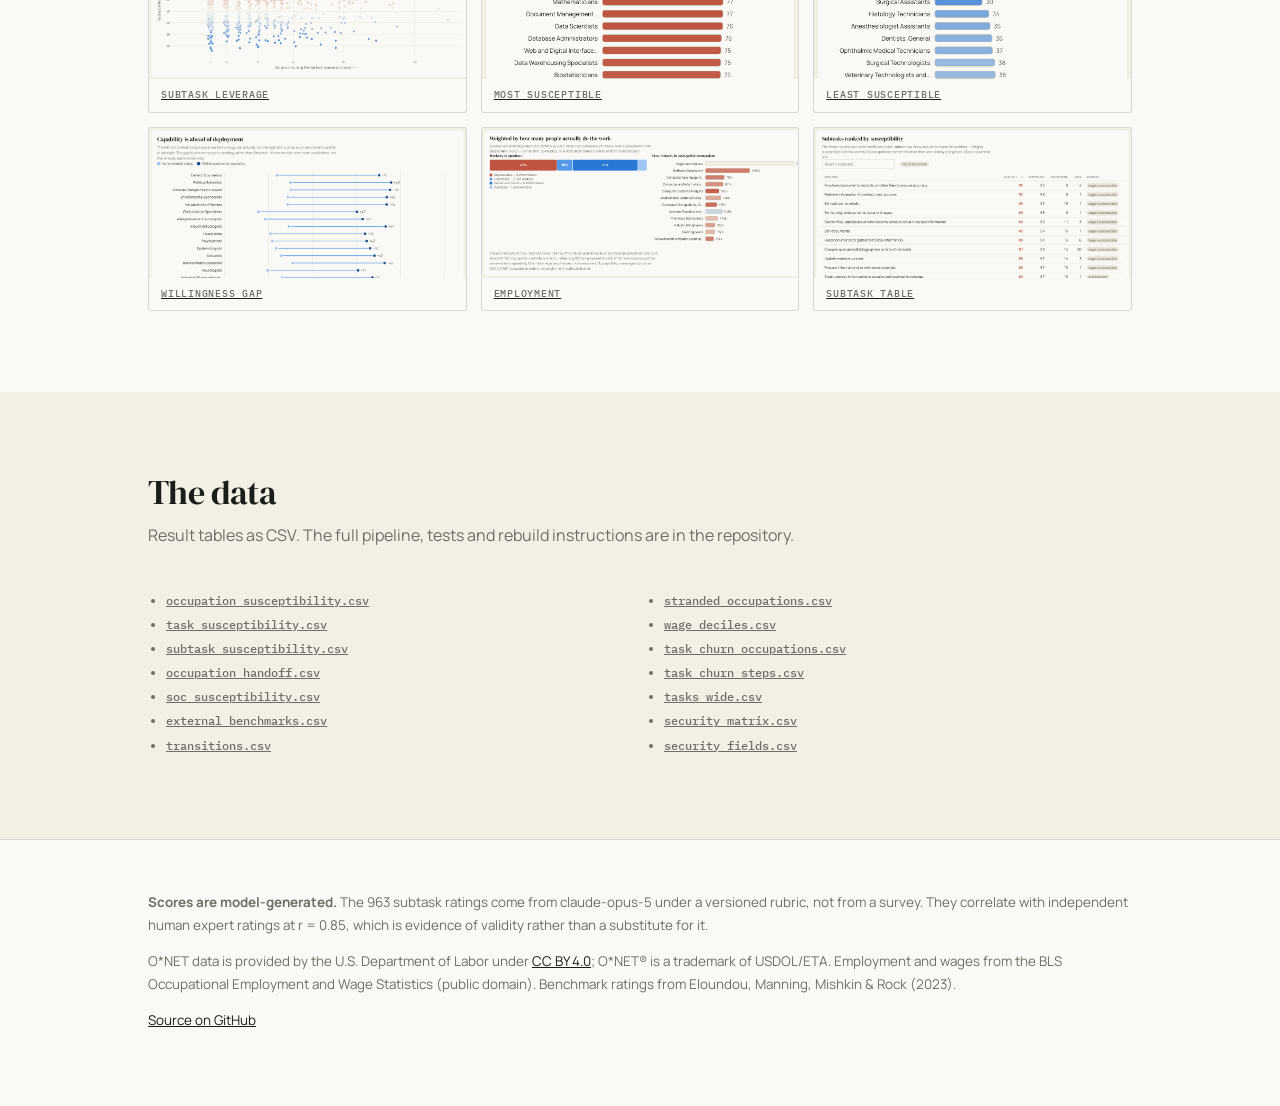
==== commit f812c3f8: "Per-pass checkpoints, so a second Opus run cannot destroy the Sonnet one Preparing for a same-model " ====
--- a/docs/index.html
+++ b/docs/index.html
@@ -146,7 +146,7 @@
     <a class="card" href="https://github.com/evjohnston/onet-project/blob/main/METHODOLOGY.md">
       <p class="t">On GitHub</p>
       <p class="d">The same document as markdown, alongside the pipeline that produced
-      every figure in it, the 205 tests, and <code>manifest.json</code> with per-file row
+      every figure in it, the 211 tests, and <code>manifest.json</code> with per-file row
       counts and content hashes for each run.</p>
       <span class="go">View source &rarr;</span>
     </a>
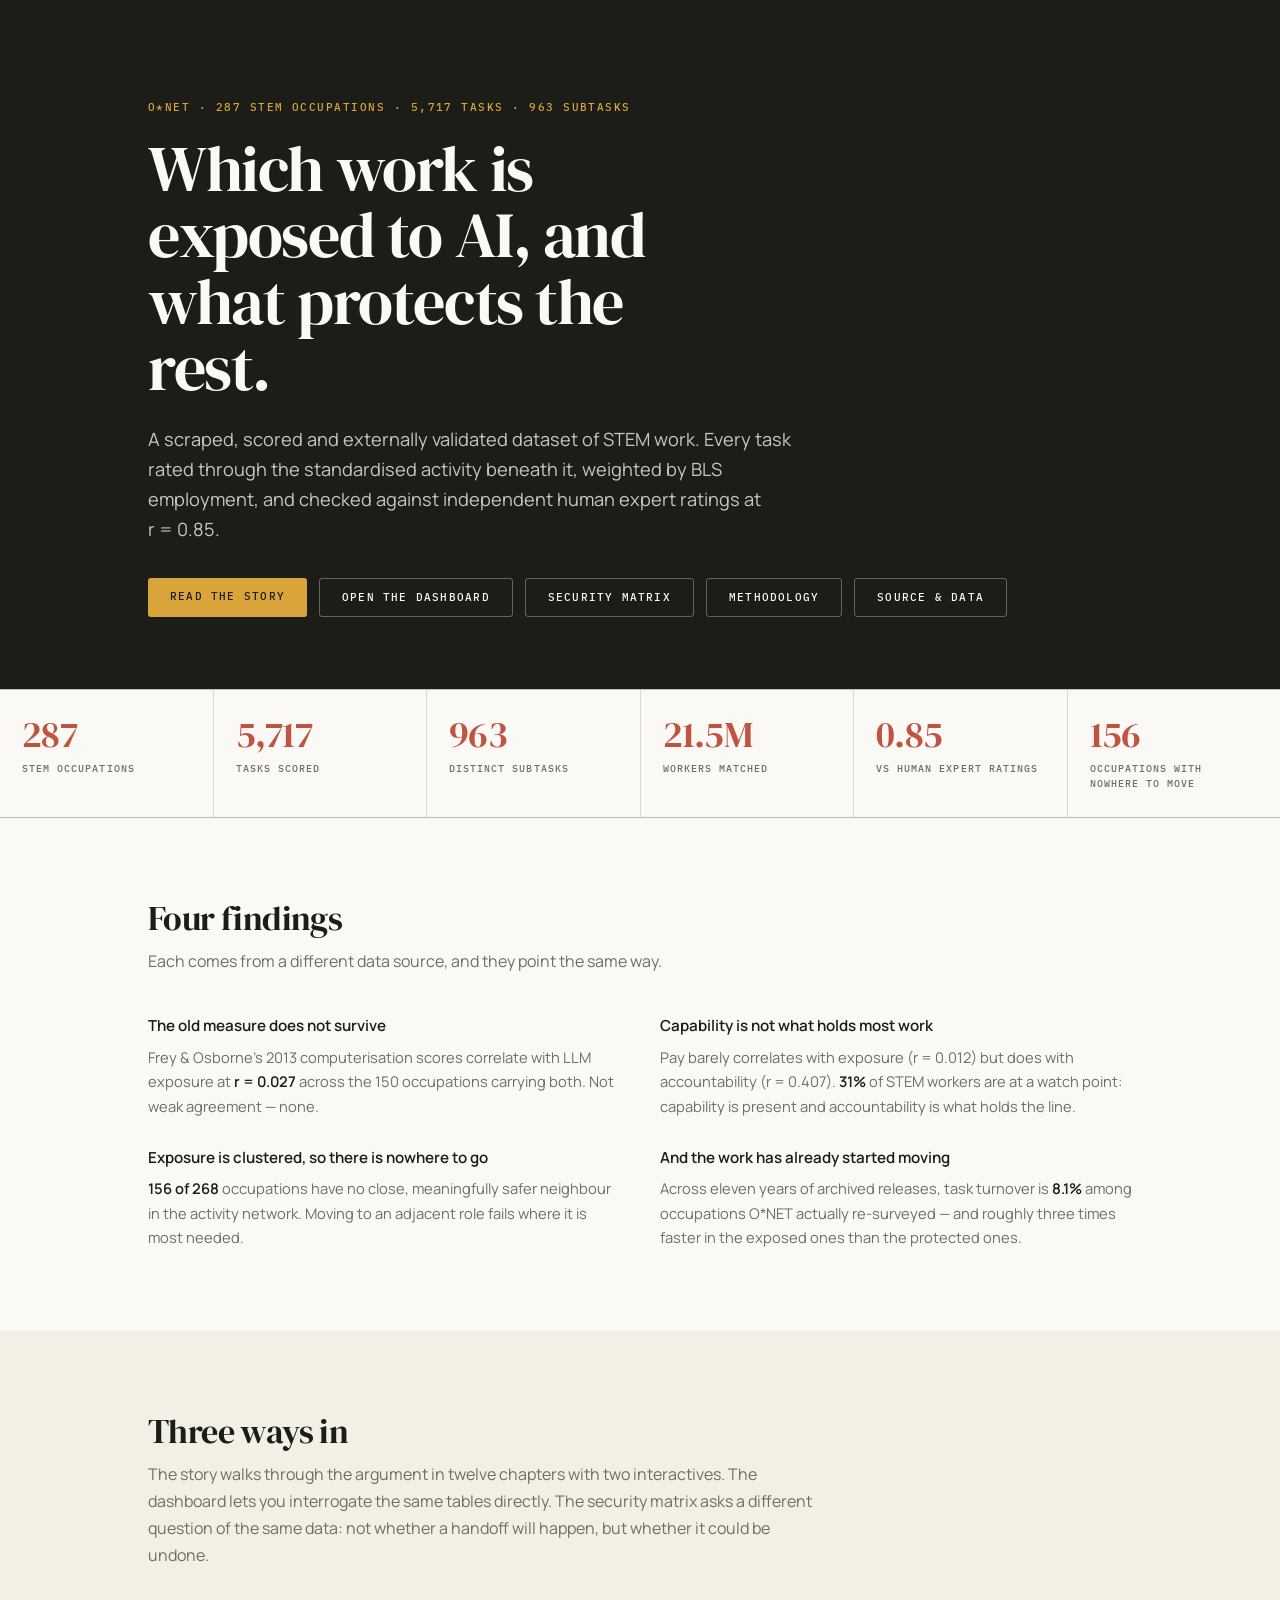
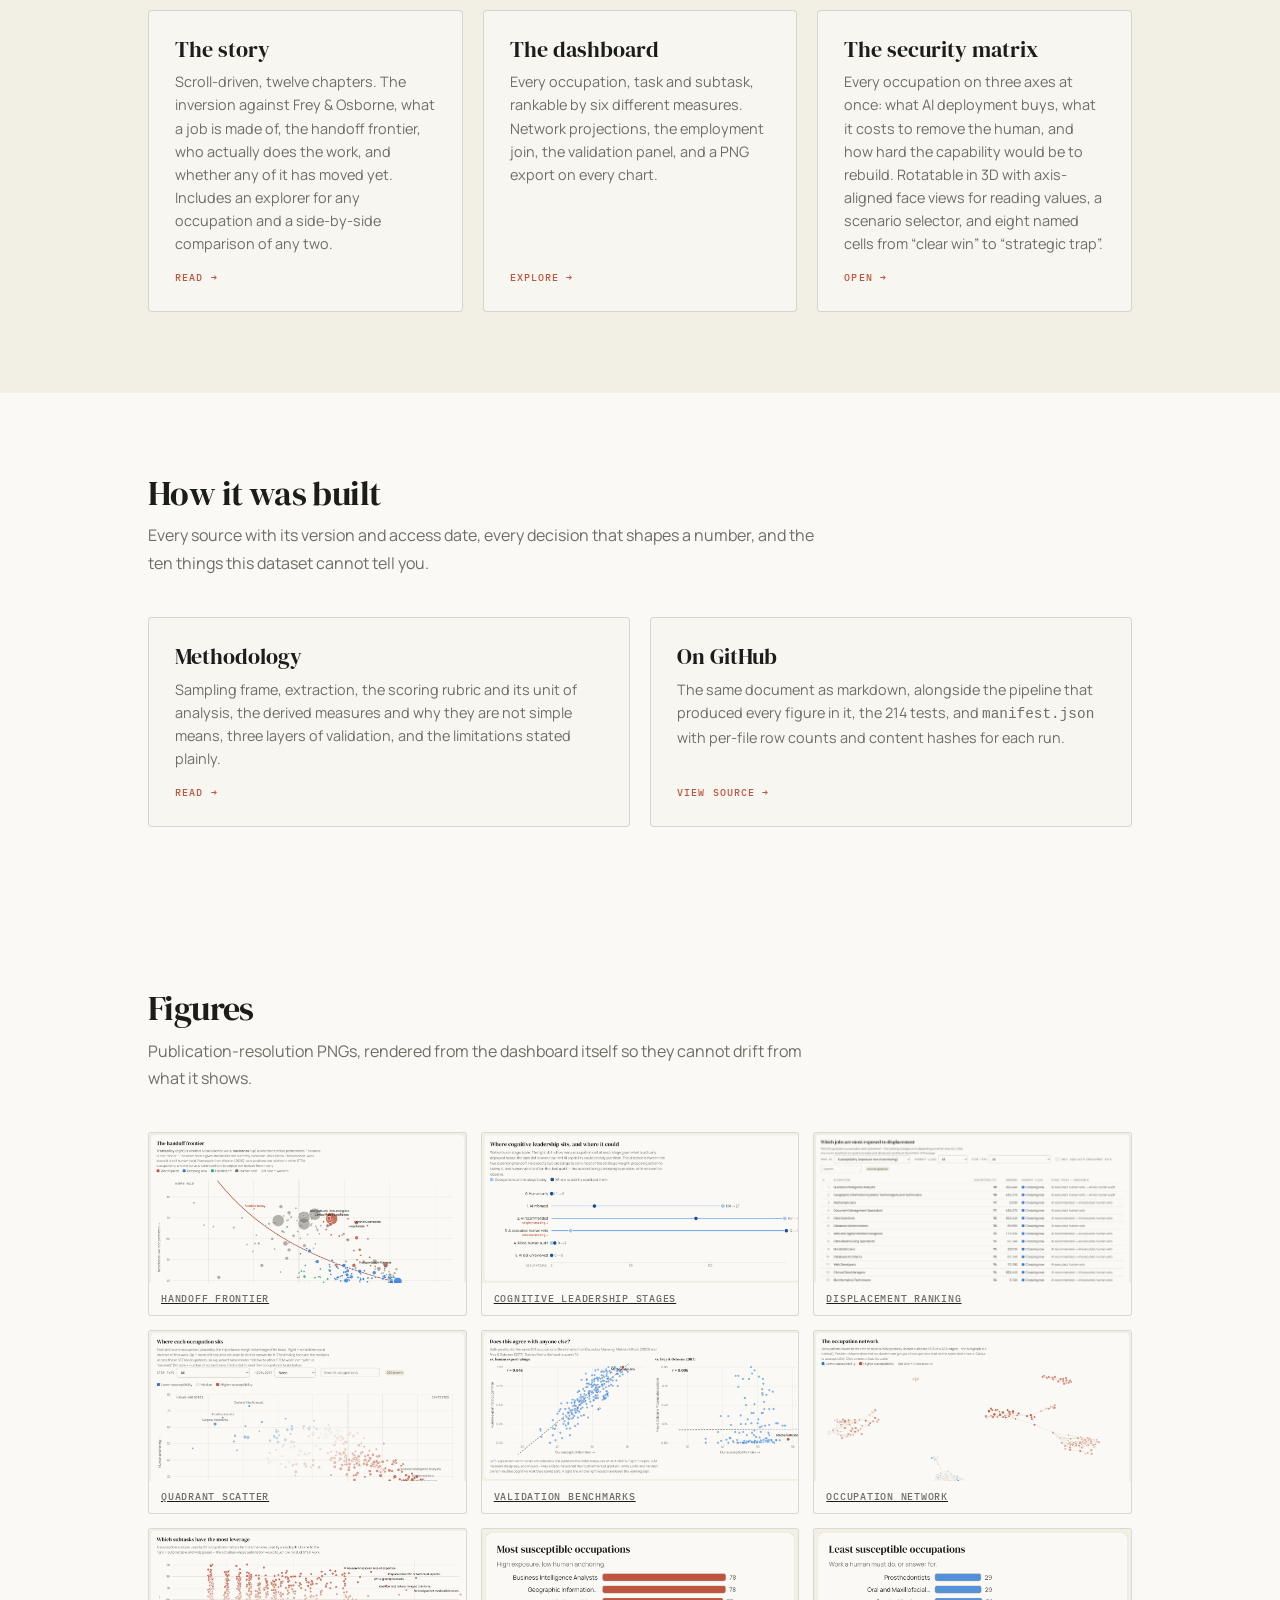
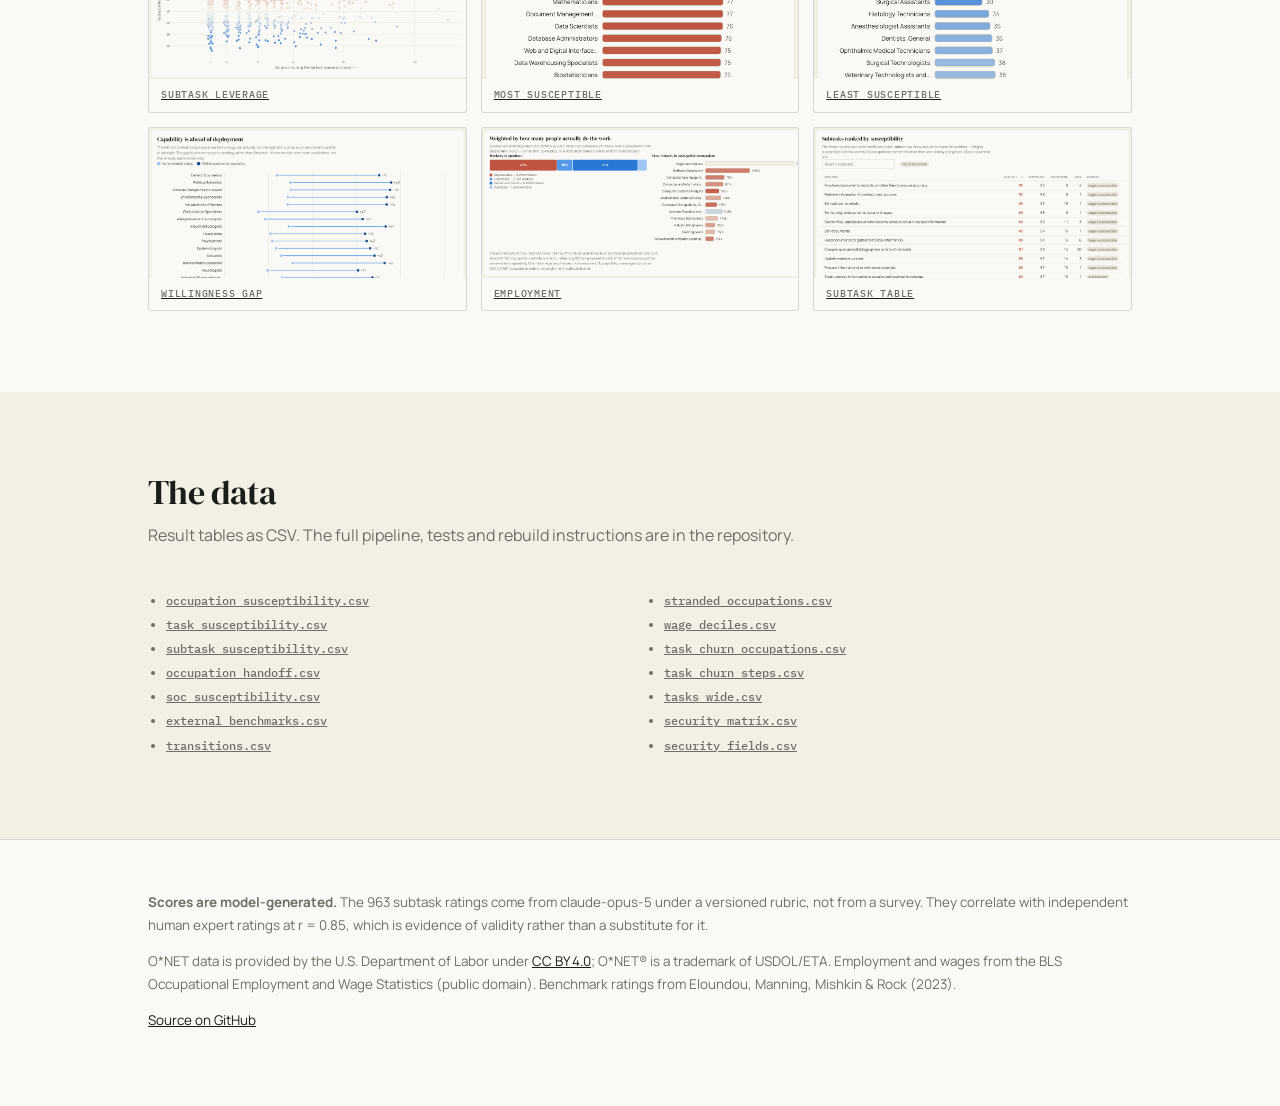
==== commit f41ebfe6: "Test-retest: 0.972, and the noise/calibration split it finally allows A second claude-opus-5 pass ov" ====
--- a/docs/index.html
+++ b/docs/index.html
@@ -89,12 +89,12 @@
   </div>
 </div></header>
 
-<div class="stats"><div class="stat"><div class="n">287</div><div class="k">STEM occupations</div></div><div class="stat"><div class="n">5,717</div><div class="k">tasks scored</div></div><div class="stat"><div class="n">963</div><div class="k">distinct subtasks</div></div><div class="stat"><div class="n">21.5M</div><div class="k">workers matched</div></div><div class="stat"><div class="n">0.85</div><div class="k">vs human expert ratings</div></div><div class="stat"><div class="n">157</div><div class="k">occupations with nowhere to move</div></div></div>
+<div class="stats"><div class="stat"><div class="n">287</div><div class="k">STEM occupations</div></div><div class="stat"><div class="n">5,717</div><div class="k">tasks scored</div></div><div class="stat"><div class="n">963</div><div class="k">distinct subtasks</div></div><div class="stat"><div class="n">21.5M</div><div class="k">workers matched</div></div><div class="stat"><div class="n">0.85</div><div class="k">vs human expert ratings</div></div><div class="stat"><div class="n">156</div><div class="k">occupations with nowhere to move</div></div></div>
 
 <section class="body"><div class="wrap">
   <h2>Four findings</h2>
   <p class="lead">Each comes from a different data source, and they point the same way.</p>
-  <div class="finds"><article><h3>The old measure does not survive</h3><p>Frey &amp; Osborne&rsquo;s 2013 computerisation scores correlate with LLM exposure at <b>r&nbsp;=&nbsp;0.024</b> across the 150 occupations carrying both. Not weak agreement — none.</p></article><article><h3>Capability is not what holds most work</h3><p>Pay barely correlates with exposure (r&nbsp;=&nbsp;0.033) but does with accountability (r&nbsp;=&nbsp;0.401). <b>31%</b> of STEM workers are at a watch point: capability is present and accountability is what holds the line.</p></article><article><h3>Exposure is clustered, so there is nowhere to go</h3><p><b>157 of 268</b> occupations have no close, meaningfully safer neighbour in the activity network. Moving to an adjacent role fails where it is most needed.</p></article><article><h3>And the work has already started moving</h3><p>Across eleven years of archived releases, task turnover is <b>8.1%</b> among occupations O*NET actually re-surveyed — and roughly three times faster in the exposed ones than the protected ones.</p></article></div>
+  <div class="finds"><article><h3>The old measure does not survive</h3><p>Frey &amp; Osborne&rsquo;s 2013 computerisation scores correlate with LLM exposure at <b>r&nbsp;=&nbsp;0.027</b> across the 150 occupations carrying both. Not weak agreement — none.</p></article><article><h3>Capability is not what holds most work</h3><p>Pay barely correlates with exposure (r&nbsp;=&nbsp;0.012) but does with accountability (r&nbsp;=&nbsp;0.407). <b>31%</b> of STEM workers are at a watch point: capability is present and accountability is what holds the line.</p></article><article><h3>Exposure is clustered, so there is nowhere to go</h3><p><b>156 of 268</b> occupations have no close, meaningfully safer neighbour in the activity network. Moving to an adjacent role fails where it is most needed.</p></article><article><h3>And the work has already started moving</h3><p>Across eleven years of archived releases, task turnover is <b>8.1%</b> among occupations O*NET actually re-surveyed — and roughly three times faster in the exposed ones than the protected ones.</p></article></div>
 </div></section>
 
 <section class="body tint"><div class="wrap">
@@ -146,7 +146,7 @@
     <a class="card" href="https://github.com/evjohnston/onet-project/blob/main/METHODOLOGY.md">
       <p class="t">On GitHub</p>
       <p class="d">The same document as markdown, alongside the pipeline that produced
-      every figure in it, the 211 tests, and <code>manifest.json</code> with per-file row
+      every figure in it, the 214 tests, and <code>manifest.json</code> with per-file row
       counts and content hashes for each run.</p>
       <span class="go">View source &rarr;</span>
     </a>
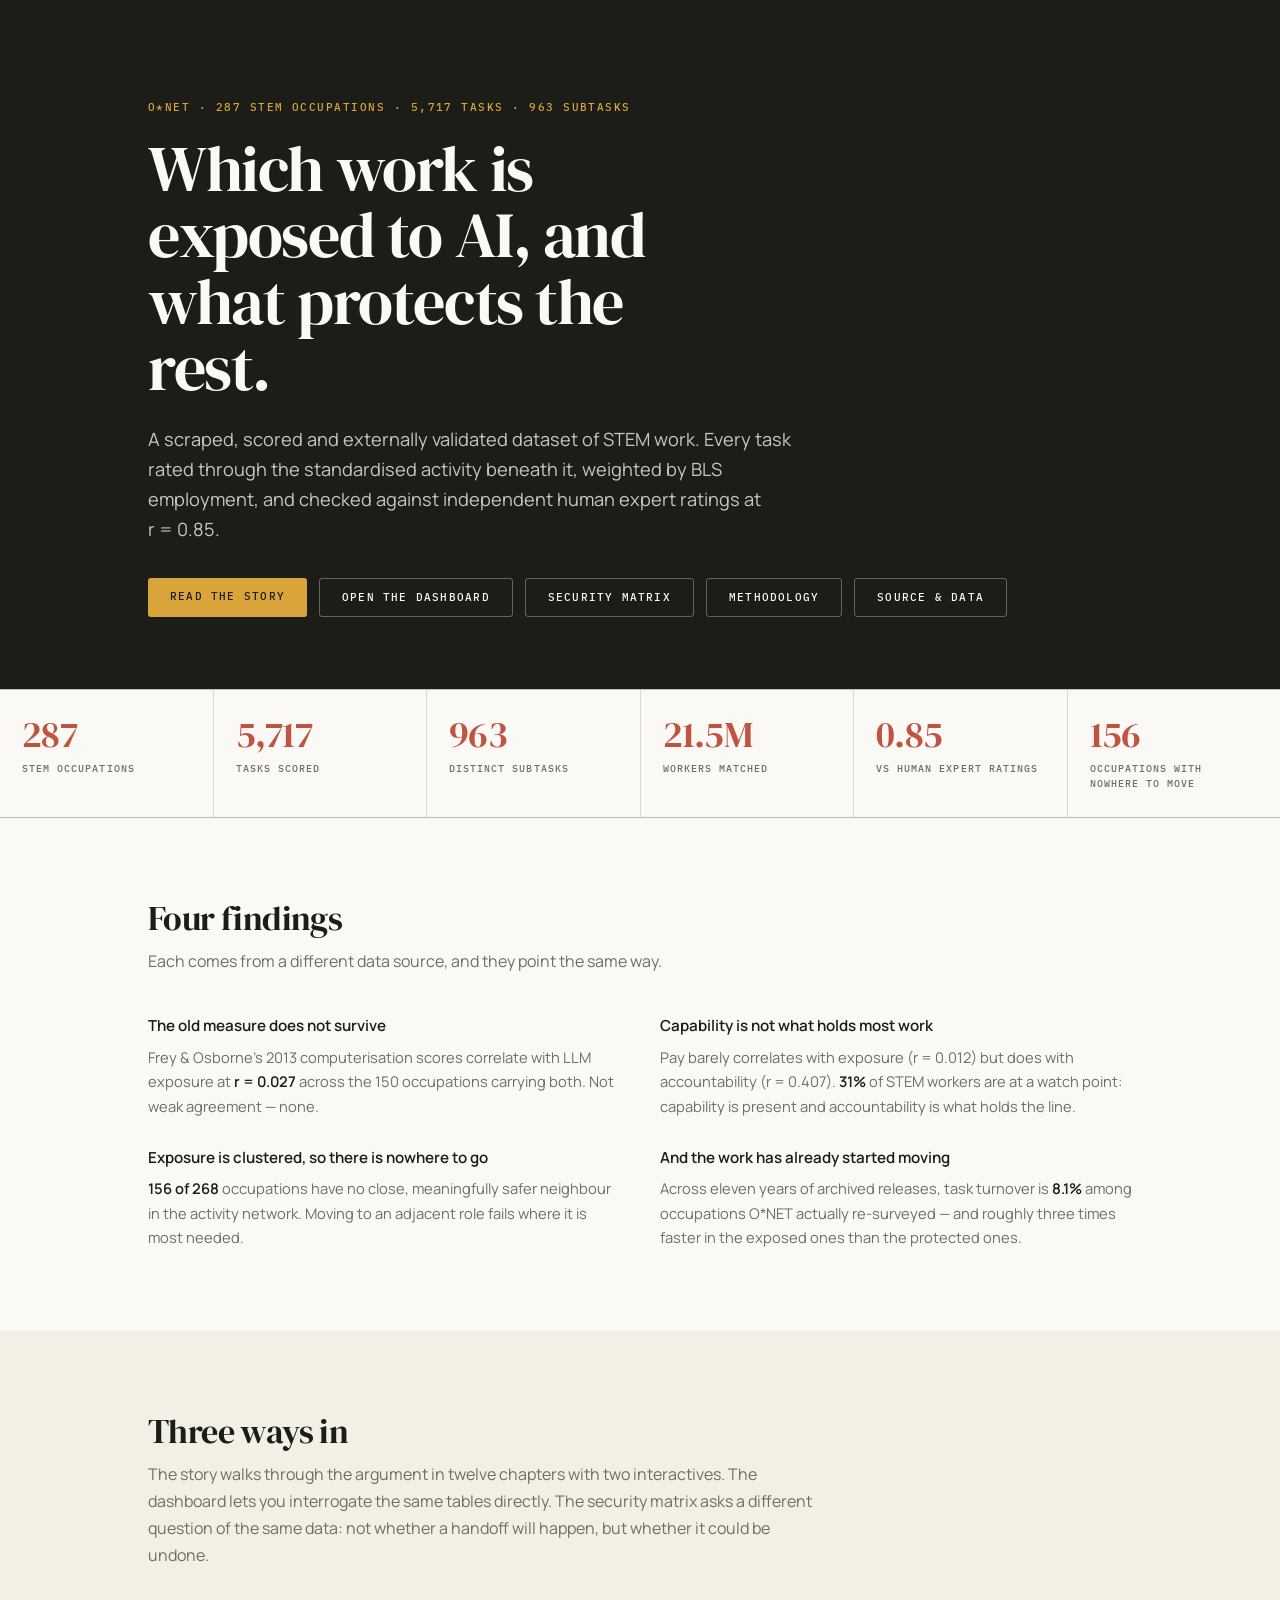
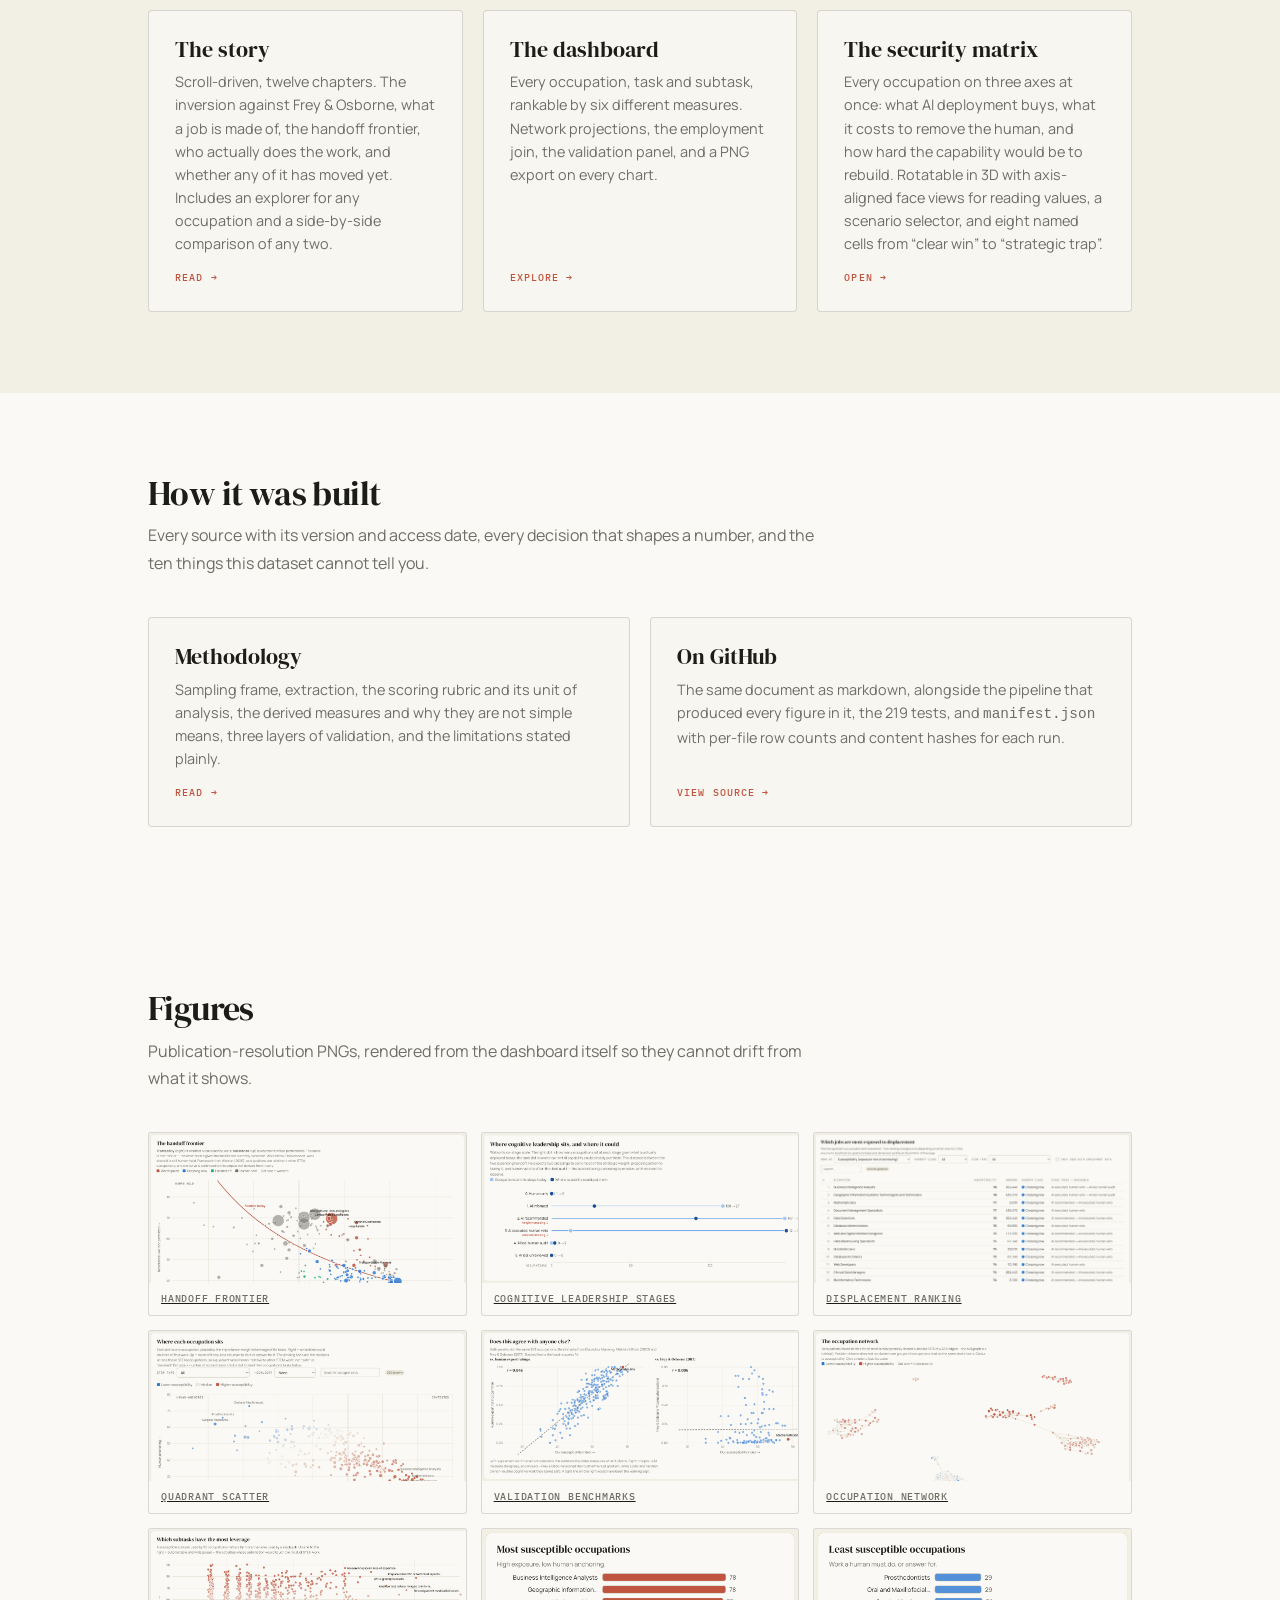
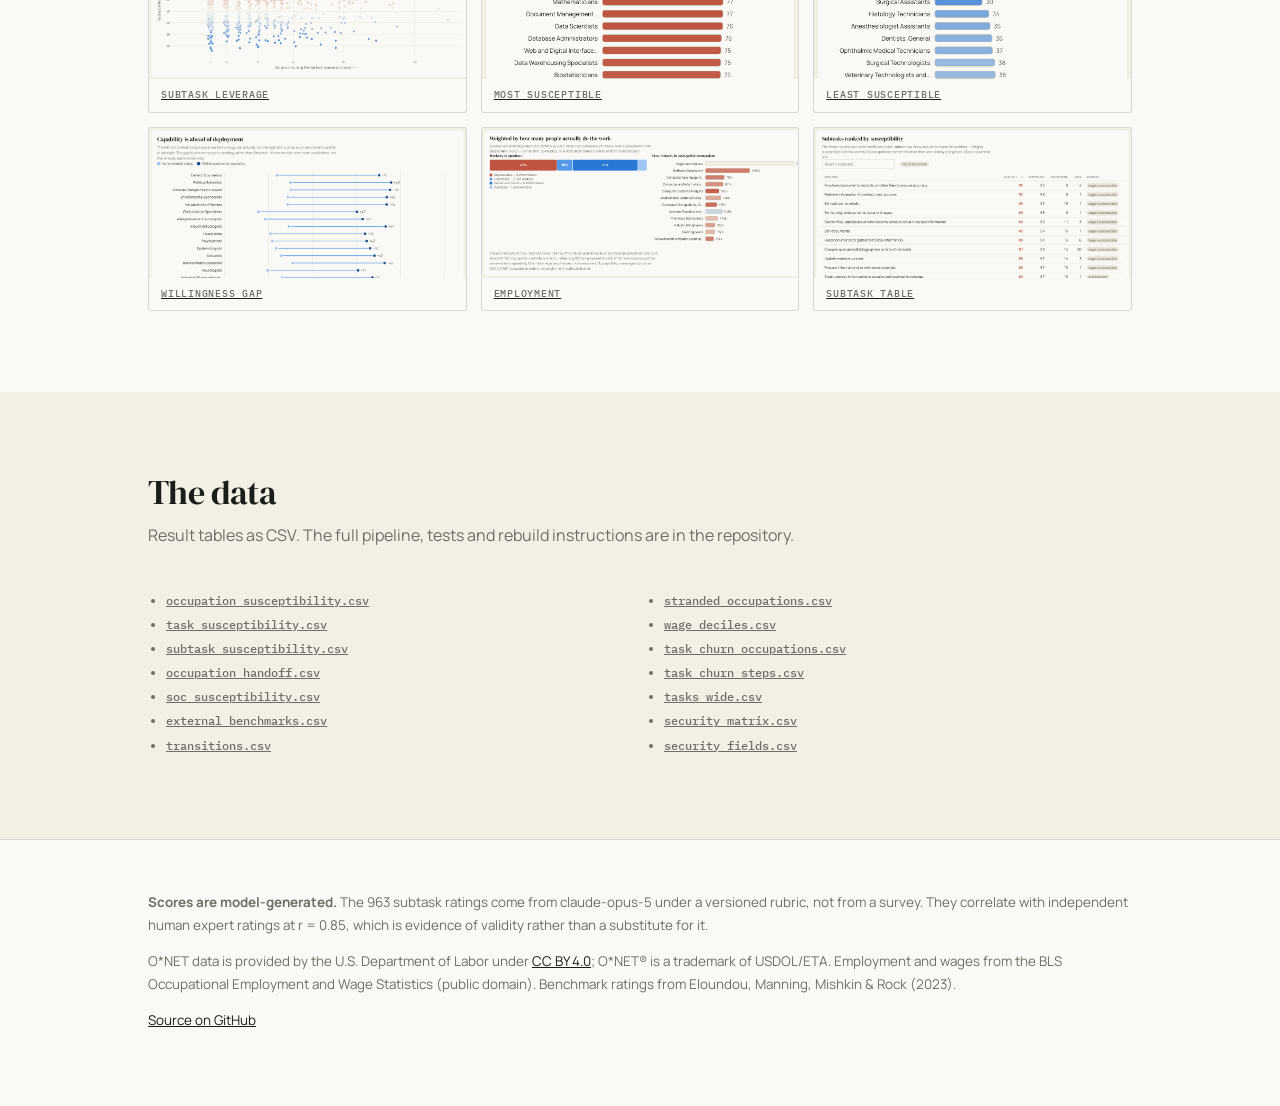
==== commit 5cbf7f3c: "The decision rubric, designed and priced but not run Watson scores recurring decisions; this project" ====
--- a/docs/index.html
+++ b/docs/index.html
@@ -146,7 +146,7 @@
     <a class="card" href="https://github.com/evjohnston/onet-project/blob/main/METHODOLOGY.md">
       <p class="t">On GitHub</p>
       <p class="d">The same document as markdown, alongside the pipeline that produced
-      every figure in it, the 214 tests, and <code>manifest.json</code> with per-file row
+      every figure in it, the 219 tests, and <code>manifest.json</code> with per-file row
       counts and content hashes for each run.</p>
       <span class="go">View source &rarr;</span>
     </a>
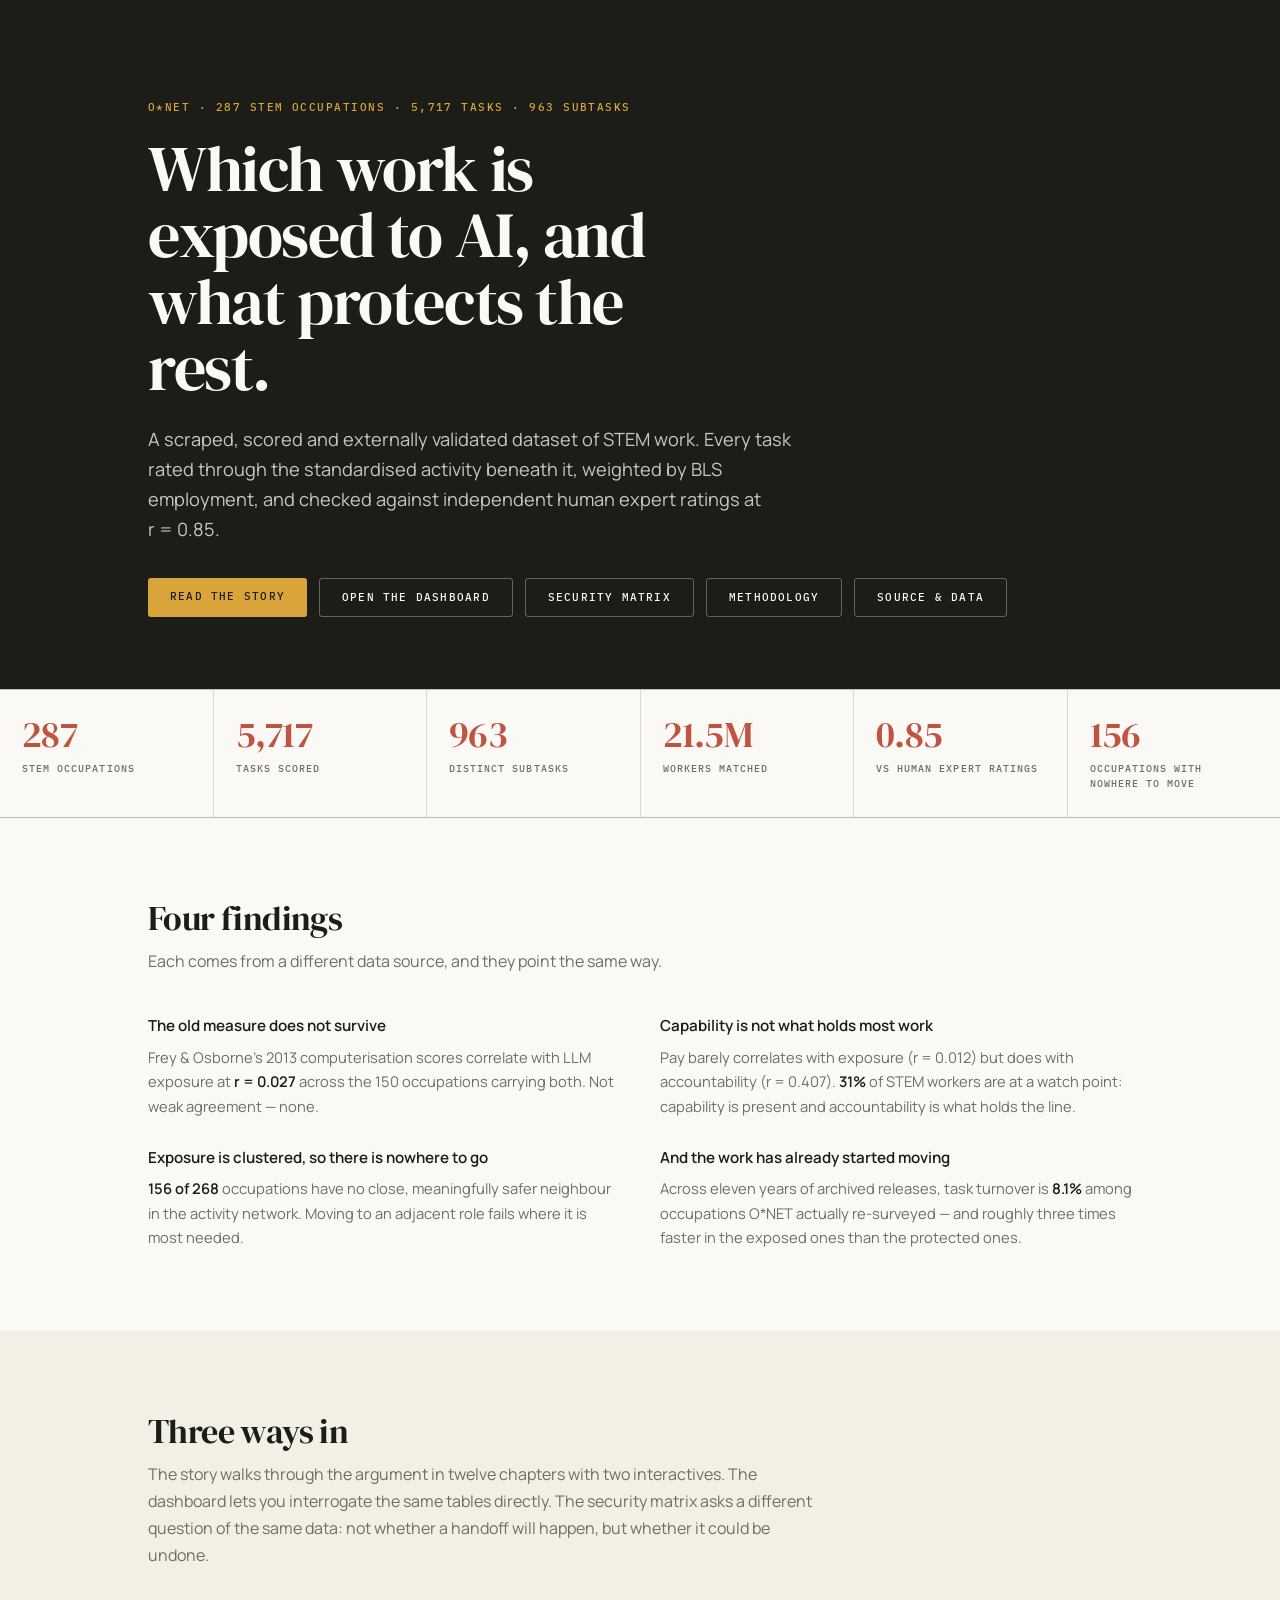
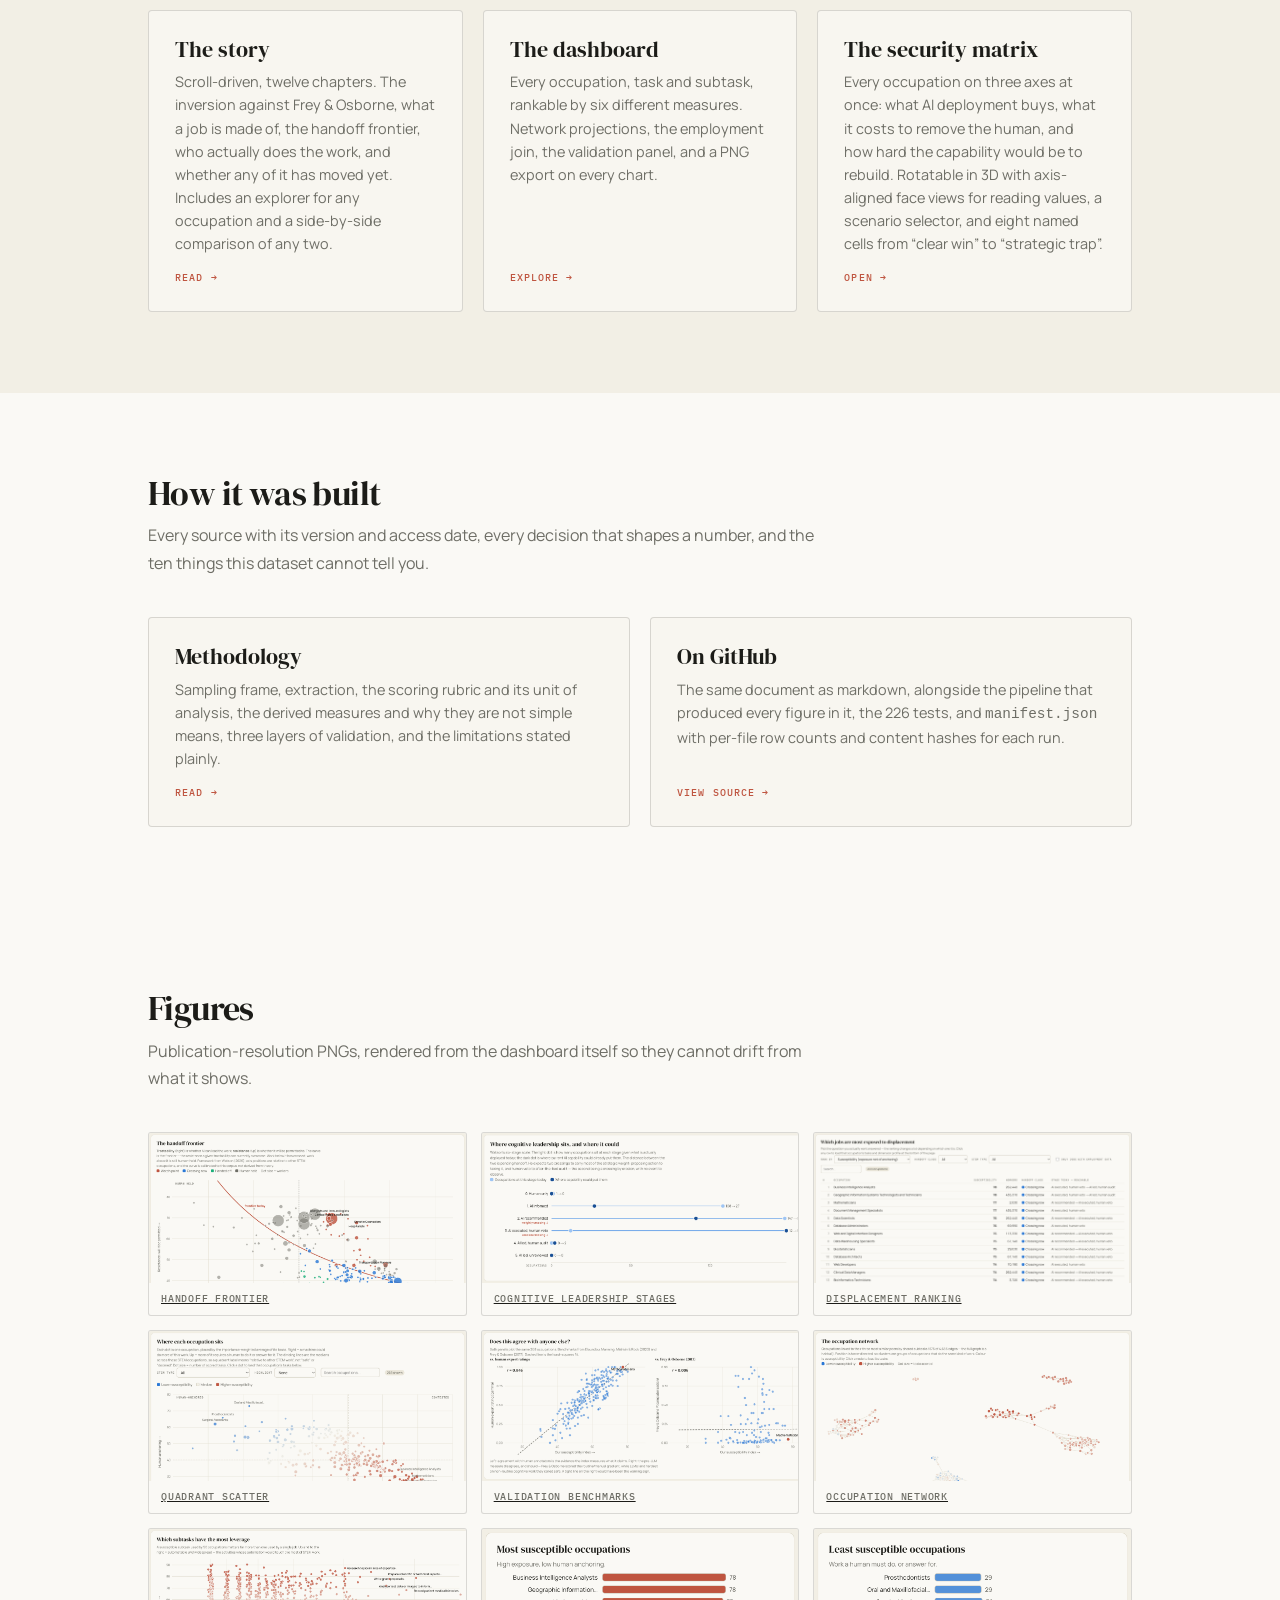
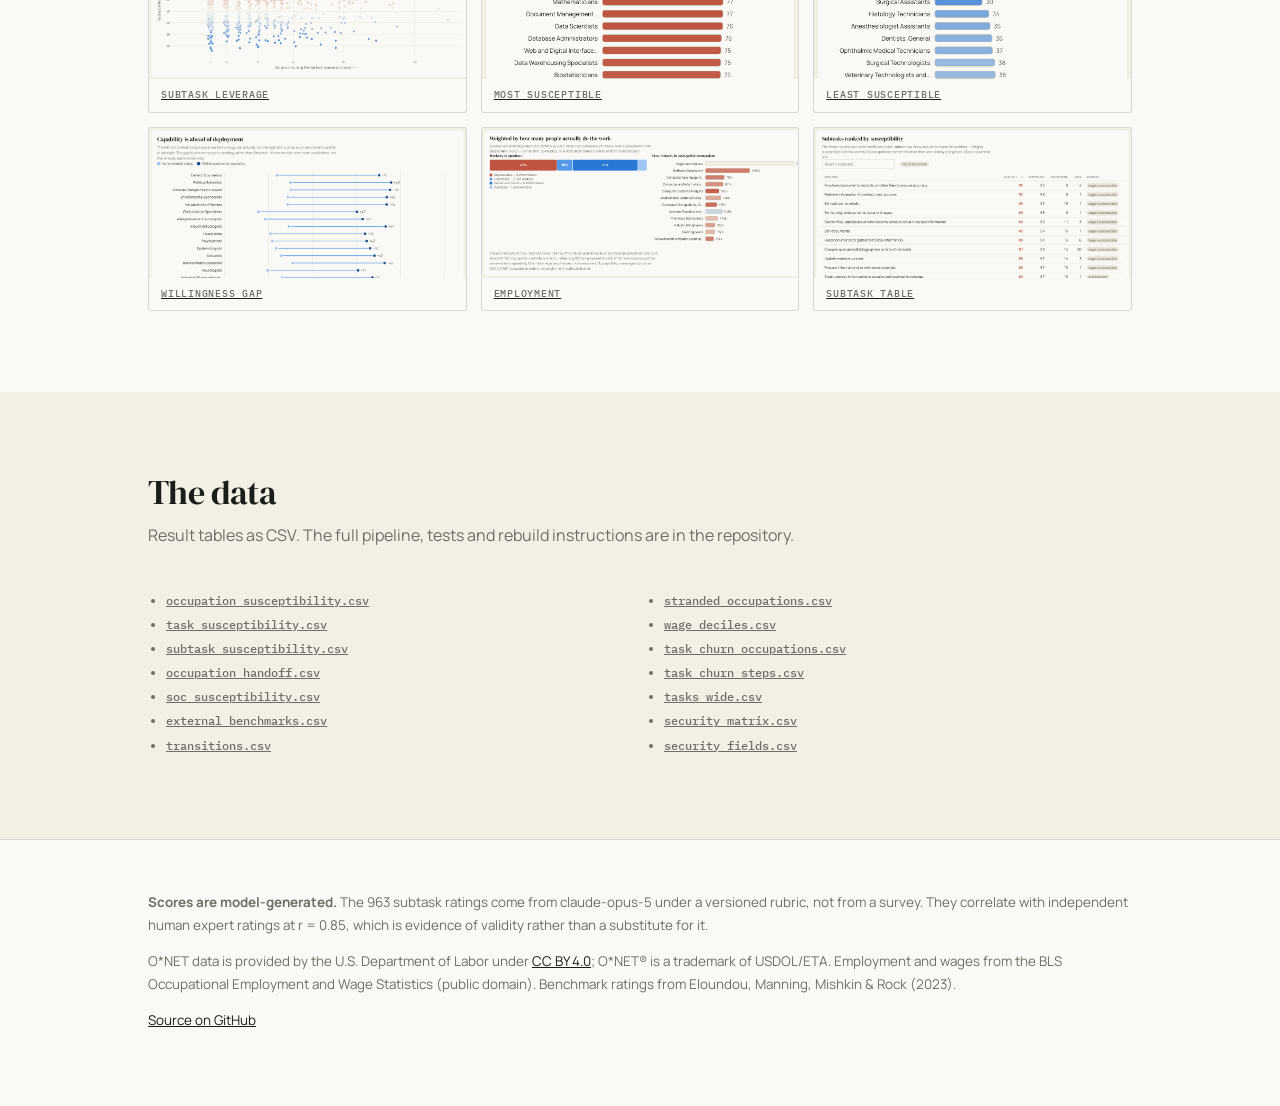
==== commit dc30f297: "Error bars: the conclusions survive the noise, and my proxy was wrong by 20x 7.1 measured how much a" ====
--- a/docs/index.html
+++ b/docs/index.html
@@ -146,7 +146,7 @@
     <a class="card" href="https://github.com/evjohnston/onet-project/blob/main/METHODOLOGY.md">
       <p class="t">On GitHub</p>
       <p class="d">The same document as markdown, alongside the pipeline that produced
-      every figure in it, the 219 tests, and <code>manifest.json</code> with per-file row
+      every figure in it, the 226 tests, and <code>manifest.json</code> with per-file row
       counts and content hashes for each run.</p>
       <span class="go">View source &rarr;</span>
     </a>
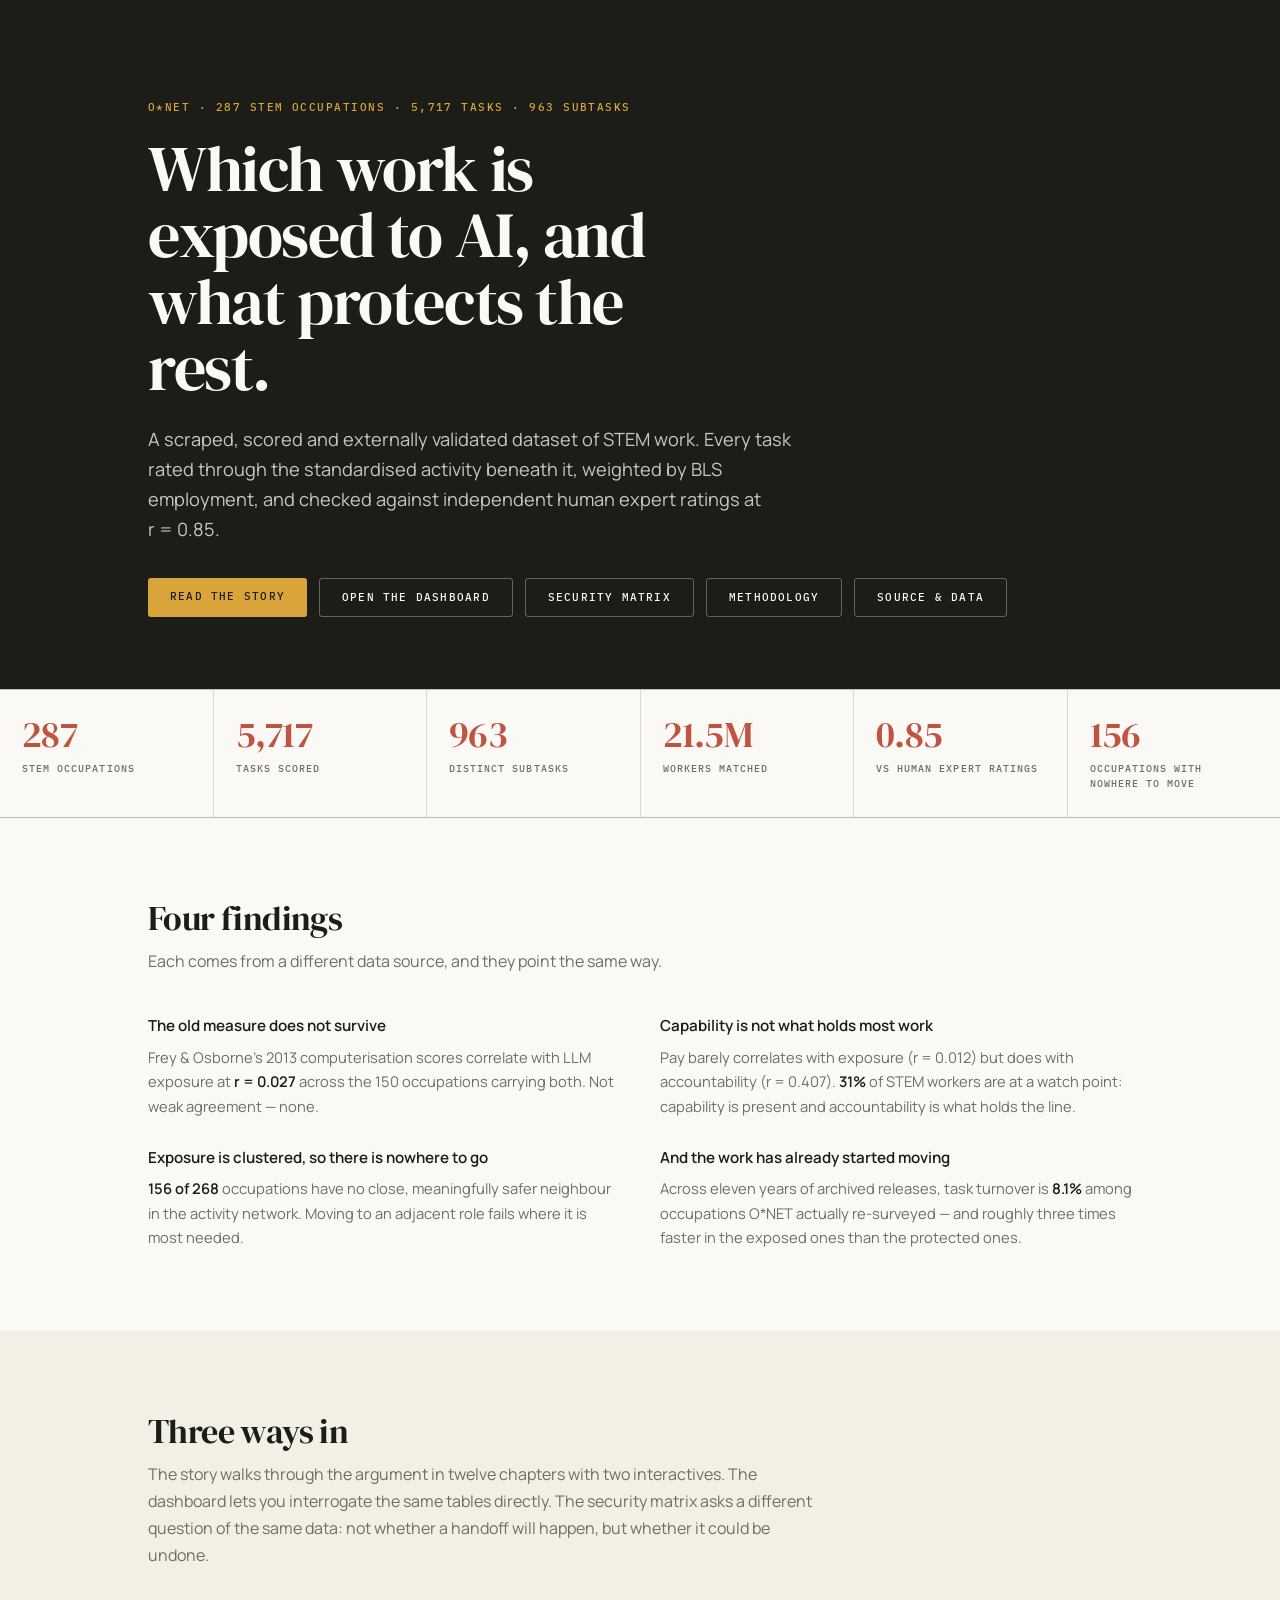
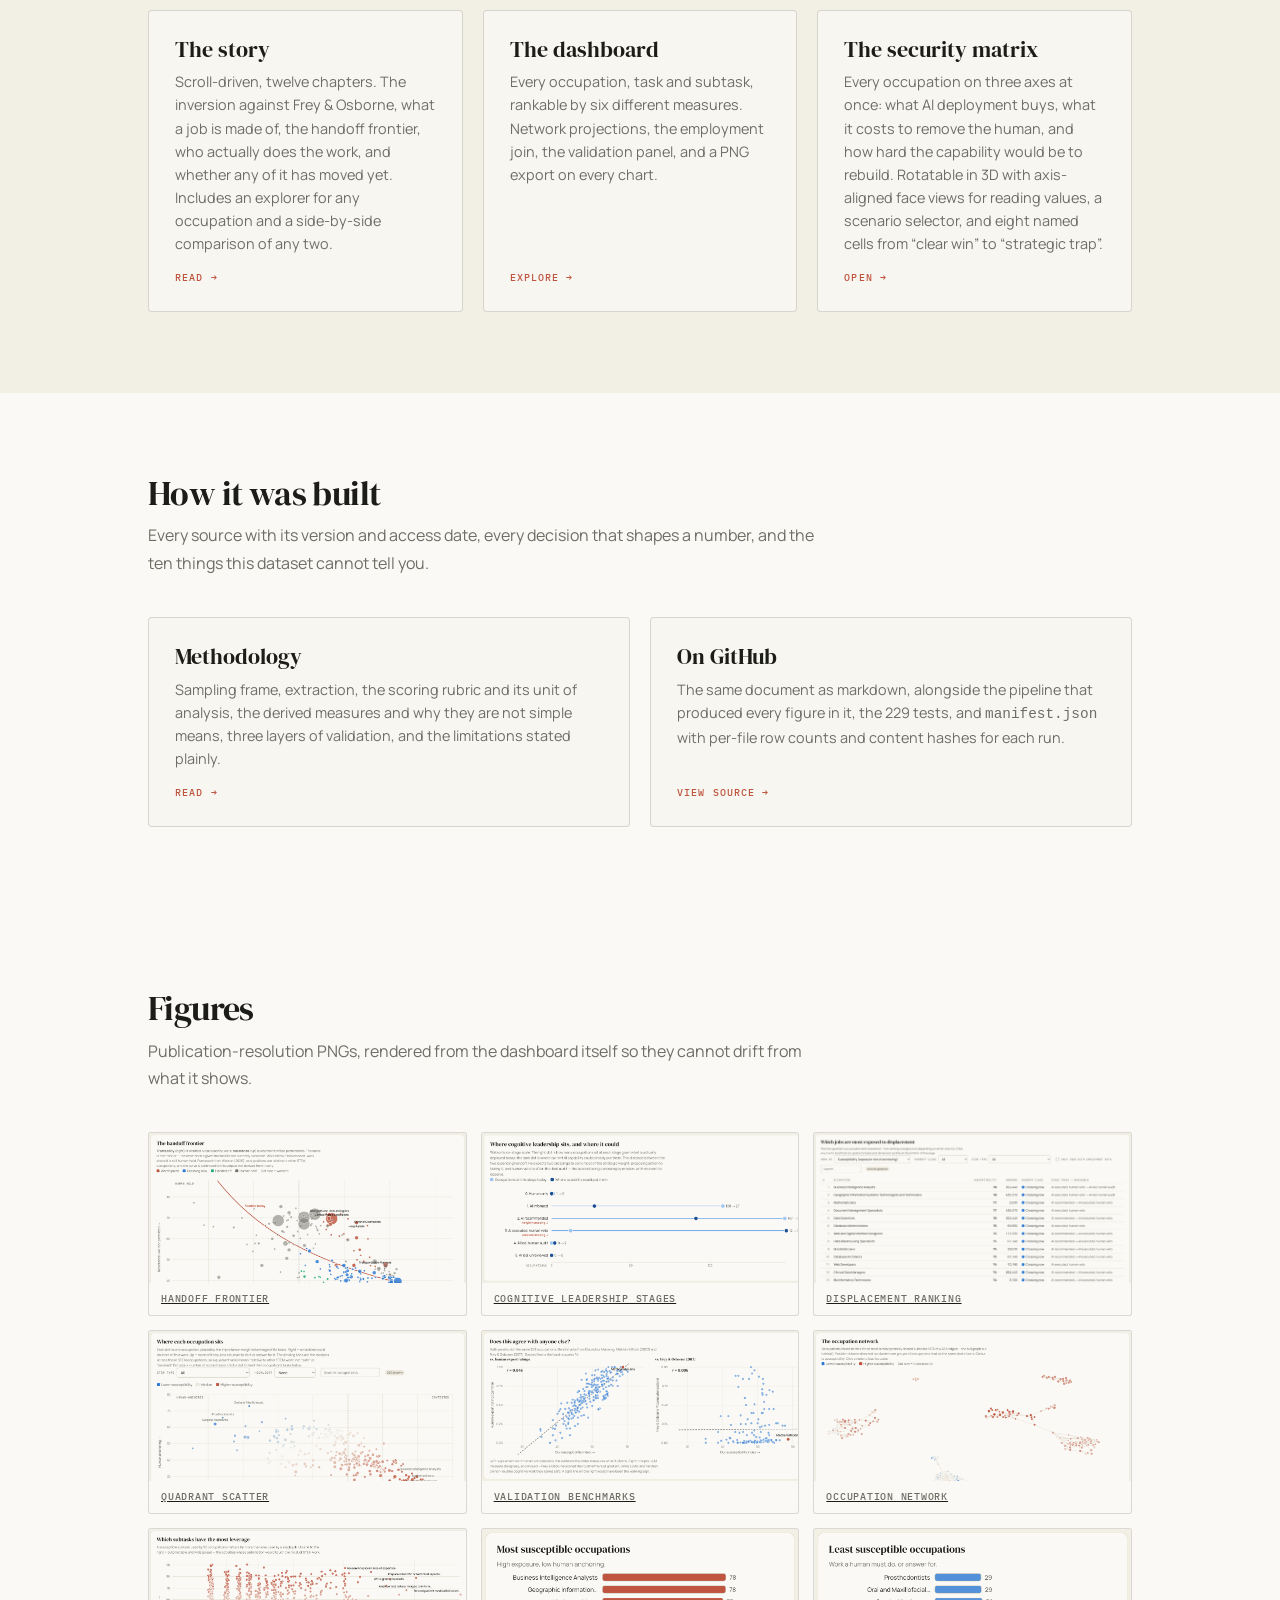
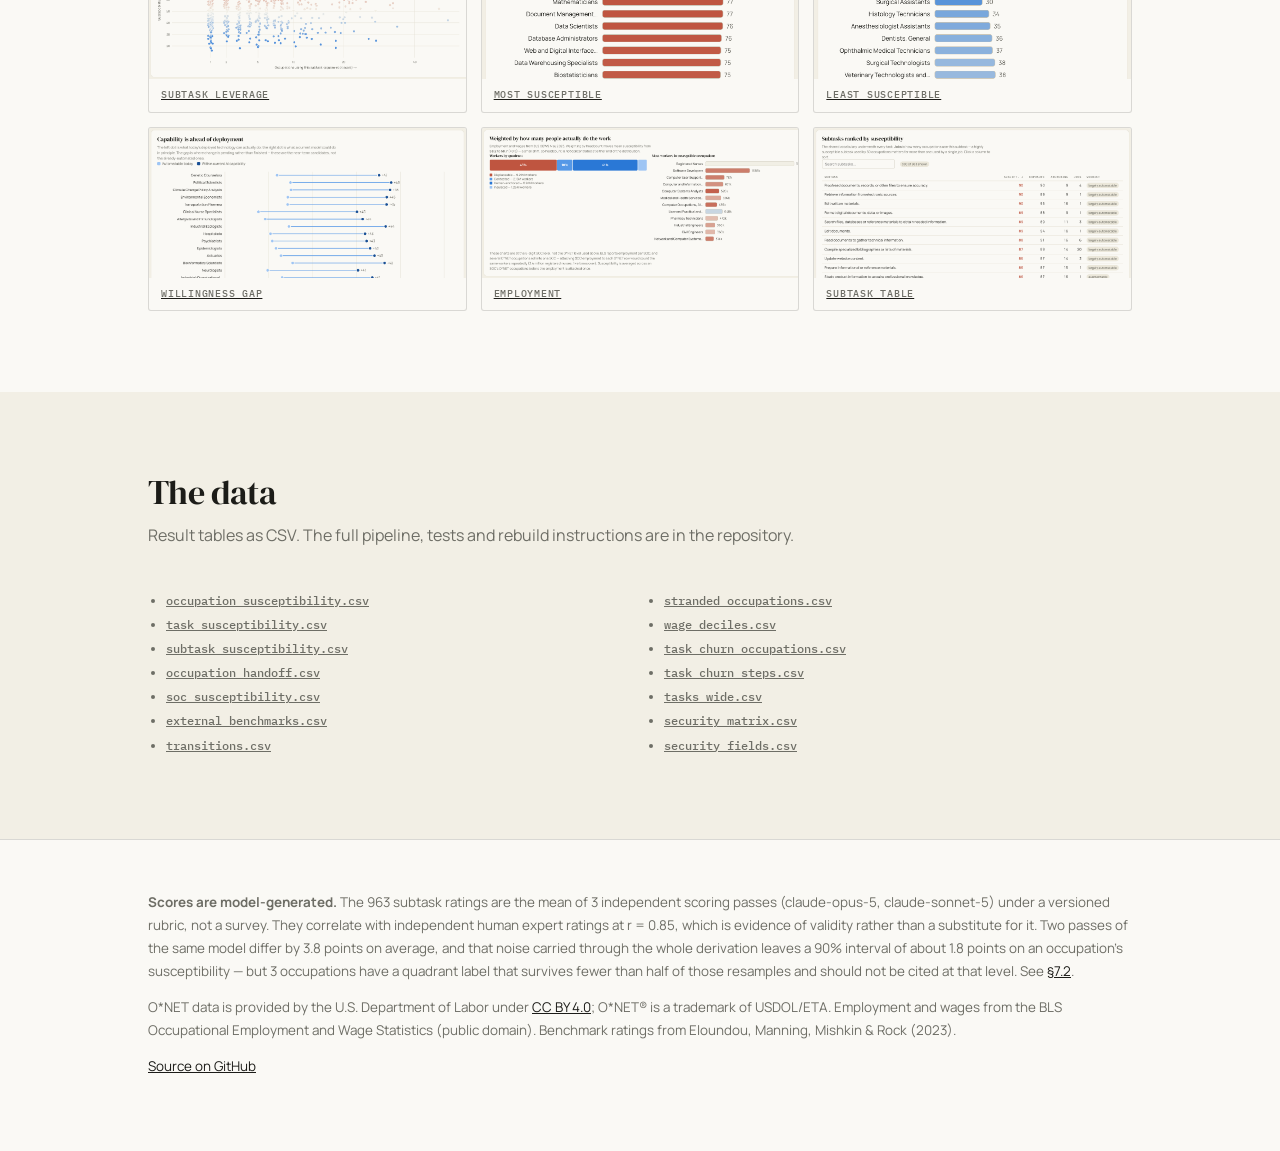
==== commit 5ea2afa5: "Correct and qualify what the site says about its own scores Reading the site as a reader would, thre" ====
--- a/docs/index.html
+++ b/docs/index.html
@@ -146,7 +146,7 @@
     <a class="card" href="https://github.com/evjohnston/onet-project/blob/main/METHODOLOGY.md">
       <p class="t">On GitHub</p>
       <p class="d">The same document as markdown, alongside the pipeline that produced
-      every figure in it, the 226 tests, and <code>manifest.json</code> with per-file row
+      every figure in it, the 229 tests, and <code>manifest.json</code> with per-file row
       counts and content hashes for each run.</p>
       <span class="go">View source &rarr;</span>
     </a>
@@ -168,10 +168,17 @@
 </div></section>
 
 <footer><div class="wrap">
-  <p><b>Scores are model-generated.</b> The 963 subtask ratings come from
-  claude-opus-5 under a versioned rubric, not from a survey. They
-  correlate with independent human expert ratings at r&nbsp;=&nbsp;0.85,
-  which is evidence of validity rather than a substitute for it.</p>
+  <p><b>Scores are model-generated.</b> The 963 subtask ratings are
+  the mean of 3 independent scoring passes (claude-opus-5, claude-sonnet-5) under a versioned rubric, not a
+  survey. They correlate with independent human expert ratings at
+  r&nbsp;=&nbsp;0.85, which is evidence of validity rather than a
+  substitute for it. Two passes of the same model differ by
+  3.8 points on average, and that noise carried through
+  the whole derivation leaves a 90% interval of about
+  1.8 points on an occupation's
+  susceptibility &mdash; but 3 occupations have a quadrant label
+  that survives fewer than half of those resamples and should not be cited at that level. See
+  <a href="methodology.html#7-2-error-bars">&sect;7.2</a>.</p>
   <p>O*NET data is provided by the U.S. Department of Labor under
   <a href="https://creativecommons.org/licenses/by/4.0/">CC BY 4.0</a>; O*NET® is a
   trademark of USDOL/ETA. Employment and wages from the BLS Occupational Employment and
